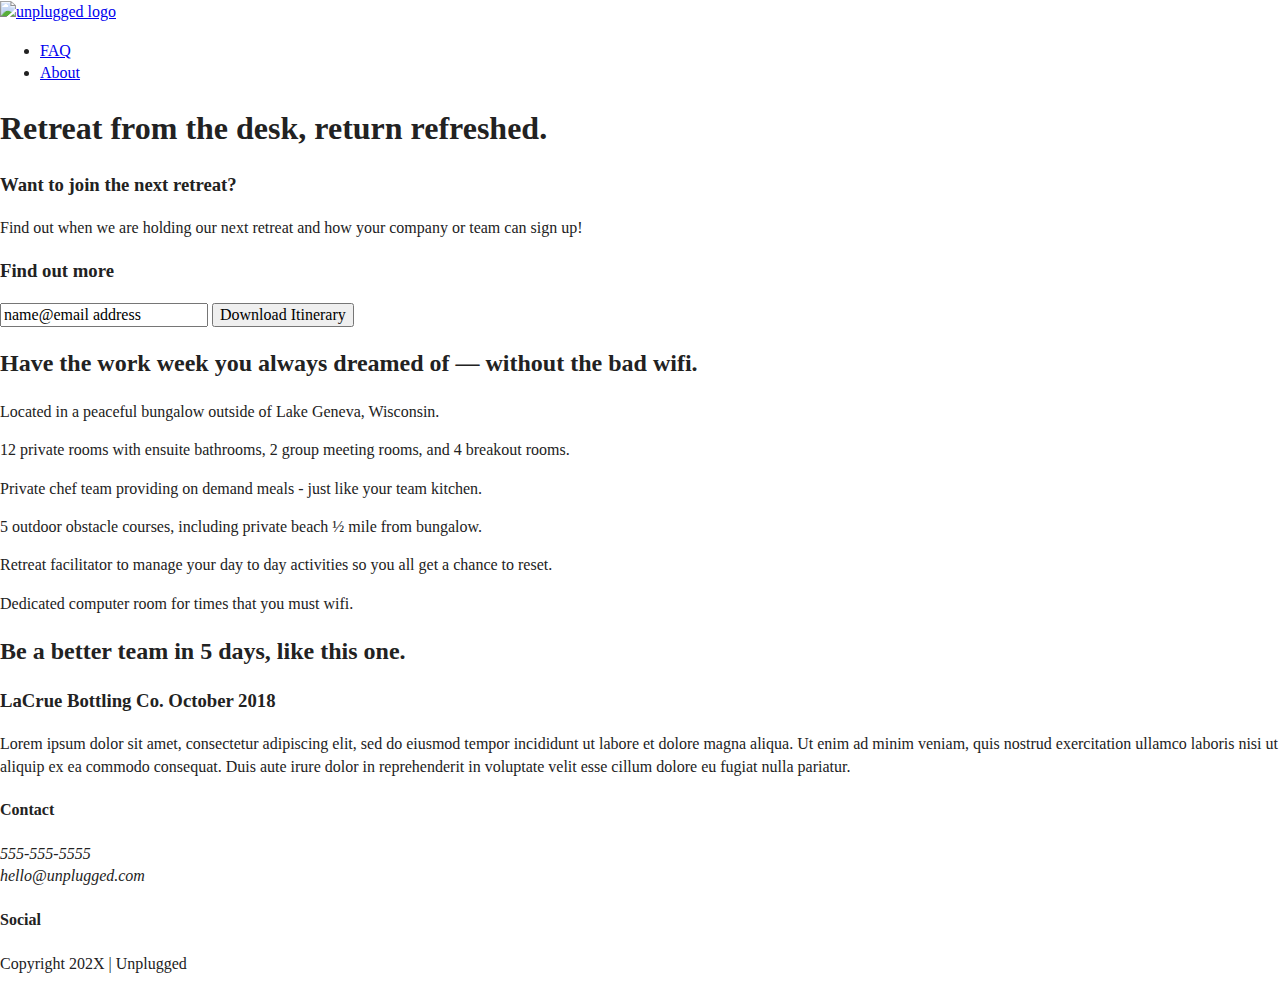
==== index.html @ 46f2a1b6 "Added content to the faq site" ====
<!doctype html>
<html class="no-js" lang="">

  <head>
    <meta charset="utf-8">
    <title>Unplugged Retreat</title>
    <meta name="description" content="">
    <meta name="viewport" content="width=device-width, initial-scale=1">

    <meta property="og:title" content="">
    <meta property="og:type" content="">
    <meta property="og:url" content="">
    <meta property="og:image" content="">

    <link rel="manifest" href="site.webmanifest">
    <link rel="apple-touch-icon" href="icon.png">
    <!-- Place favicon.ico in the root directory -->

    <link rel="stylesheet" href="css/normalize.css">
    <link rel="stylesheet" href="css/main.css">

    <meta name="theme-color" content="#fafafa">
  </head>

  <body>

    <!-- Add your site or application content here -->
    <header>
      <div class="content-wrapper">
        <a href="#"><img src="" alt="unplugged logo"></a>
        <div class="header-divider">
          <nav>
            <ul>
              <li><a href="faq/index.html">FAQ</a></li>
              <li><a href="about/index.html">About</a></li>
            </ul>
          </nav>
        </div><!--end of header-divider-->
      </div><!--end of header content-wrapper-->
    </header>
    <main>
      <section class="hero-area">
        <div class="content-wrapper">
          <h1>Retreat from the desk, return refreshed.</h1>
        </div>
      </section>
      <aside>
        <div class="content-wrapper">
          <div class="form-description">
            <h3>Want to join the next retreat?</h3>
            <p>Find out when we are holding our next retreat and how your company or team can sign up!</p>
          </div>
          <div class="form">
            <h3>Find out more</h3>
            <input type="text" name="name" value="name@email address">
            <input type="button" value="Download Itinerary">
          </div>
        </div>
      </aside>
      <section class="features">
        <div class="content-wrapper">
          <h2>Have the work week you always dreamed of — without the bad wifi.</h2>
          <div class="features-items">
            <article>
              <p class="fontawesome-icons"></p>
              <p class="features-items-description">Located in a peaceful bungalow outside of Lake Geneva, Wisconsin.</p>
            </article>
            <article>
              <p class="fontawesome-icons"></p>
              <p class="features-items-description">12 private rooms with ensuite bathrooms, 2 group meeting rooms, and
                4 breakout rooms.</p>
            </article>
            <article>
              <p class="fontawesome-icons"></p>
              <p class="features-items-description">Private chef team providing on demand meals - just like your team
                kitchen.</p>
            </article>
            <article>
              <p class="fontawesome-icons"></p>
              <p class="features-items-description">5 outdoor obstacle courses, including private beach ½ mile from
                bungalow.</p>
            </article>
            <article>
              <p class="fontawesome-icons"></p>
              <p class="features-items-description">Retreat facilitator to manage your day to day activities so you all
                get a chance to reset.</p>
            </article>
            <article>
              <p class="fontawesome-icons"></p>
              <p class="features-items-description">Dedicated computer room for times that you must wifi.</p>
            </article>
          </div><!--end of features-items-->
        </div>
      </section>
      <section class="reviews">
        <div class="content-wrapper">
          <h2>Be a better team in 5 days, like this one.</h2>
          <article>
            <h3>LaCrue Bottling Co.
              October 2018
            </h3>
            <p>
              Lorem ipsum dolor sit amet, consectetur adipiscing elit, sed do eiusmod tempor incididunt ut labore et
              dolore magna aliqua. Ut enim ad minim veniam, quis nostrud exercitation ullamco laboris nisi ut aliquip ex
              ea commodo consequat. Duis aute irure dolor in reprehenderit in voluptate velit esse cillum dolore eu
              fugiat nulla pariatur.
            </p>
          </article>
        </div>
      </section>
    </main> <!--main wrapper-->
    <footer>
      <div class="content-wrapper">
        <div class="footer-content">
          <div class="contact">
            <h4>Contact</h4>
            <address>
              <p>555-555-5555<br>
                hello@unplugged.com
              </p>
            </address>
          </div>
          <div class="social">
            <h4>Social</h4>
            <div class="social-icons">
              <p><a href="https://www.facebook.com/yoursite" target="_blank"></a></p>
              <!--other social media links here-->
            </div>
          </div>
        </div><!--end of footer-content-->
        <div class="copyright">
          <p>Copyright 202X | Unplugged</p>
        </div>
      </div><!--end of content-wrapper-->
    </footer>

    <script src="js/vendor/modernizr-3.11.2.min.js"></script>
    <script src="js/plugins.js"></script>
    <script src="js/main.js"></script>

    <!-- Google Analytics: change UA-XXXXX-Y to be your site's ID. -->
    <script>
      window.ga = function () { ga.q.push(arguments) }; ga.q = []; ga.l = +new Date;
      ga('create', 'UA-XXXXX-Y', 'auto'); ga('set', 'anonymizeIp', true); ga('set', 'transport', 'beacon'); ga('send', 'pageview')
    </script>
    <script src="https://www.google-analytics.com/analytics.js" async></script>
  </body>

</html>
---- css/main.css ----
/*! HTML5 Boilerplate v8.0.0 | MIT License | https://html5boilerplate.com/ */

/* main.css 2.1.0 | MIT License | https://github.com/h5bp/main.css#readme */
/*
 * What follows is the result of much research on cross-browser styling.
 * Credit left inline and big thanks to Nicolas Gallagher, Jonathan Neal,
 * Kroc Camen, and the H5BP dev community and team.
 */

/* ==========================================================================
   Base styles: opinionated defaults
   ========================================================================== */

html {
  color: #222;
  font-size: 1em;
  line-height: 1.4;
}

/*
 * Remove text-shadow in selection highlight:
 * https://twitter.com/miketaylr/status/12228805301
 *
 * Vendor-prefixed and regular ::selection selectors cannot be combined:
 * https://stackoverflow.com/a/16982510/7133471
 *
 * Customize the background color to match your design.
 */

::-moz-selection {
  background: #b3d4fc;
  text-shadow: none;
}

::selection {
  background: #b3d4fc;
  text-shadow: none;
}

/*
 * A better looking default horizontal rule
 */

hr {
  display: block;
  height: 1px;
  border: 0;
  border-top: 1px solid #ccc;
  margin: 1em 0;
  padding: 0;
}

/*
 * Remove the gap between audio, canvas, iframes,
 * images, videos and the bottom of their containers:
 * https://github.com/h5bp/html5-boilerplate/issues/440
 */

audio,
canvas,
iframe,
img,
svg,
video {
  vertical-align: middle;
}

/*
 * Remove default fieldset styles.
 */

fieldset {
  border: 0;
  margin: 0;
  padding: 0;
}

/*
 * Allow only vertical resizing of textareas.
 */

textarea {
  resize: vertical;
}

/* ==========================================================================
   Author's custom styles
   ========================================================================== */

/* ==========================================================================
   Helper classes
   ========================================================================== */

/*
 * Hide visually and from screen readers
 */

.hidden,
[hidden] {
  display: none !important;
}

/*
 * Hide only visually, but have it available for screen readers:
 * https://snook.ca/archives/html_and_css/hiding-content-for-accessibility
 *
 * 1. For long content, line feeds are not interpreted as spaces and small width
 *    causes content to wrap 1 word per line:
 *    https://medium.com/@jessebeach/beware-smushed-off-screen-accessible-text-5952a4c2cbfe
 */

.sr-only {
  border: 0;
  clip: rect(0, 0, 0, 0);
  height: 1px;
  margin: -1px;
  overflow: hidden;
  padding: 0;
  position: absolute;
  white-space: nowrap;
  width: 1px;
  /* 1 */
}

/*
 * Extends the .sr-only class to allow the element
 * to be focusable when navigated to via the keyboard:
 * https://www.drupal.org/node/897638
 */

.sr-only.focusable:active,
.sr-only.focusable:focus {
  clip: auto;
  height: auto;
  margin: 0;
  overflow: visible;
  position: static;
  white-space: inherit;
  width: auto;
}

/*
 * Hide visually and from screen readers, but maintain layout
 */

.invisible {
  visibility: hidden;
}

/*
 * Clearfix: contain floats
 *
 * For modern browsers
 * 1. The space content is one way to avoid an Opera bug when the
 *    `contenteditable` attribute is included anywhere else in the document.
 *    Otherwise it causes space to appear at the top and bottom of elements
 *    that receive the `clearfix` class.
 * 2. The use of `table` rather than `block` is only necessary if using
 *    `:before` to contain the top-margins of child elements.
 */

.clearfix::before,
.clearfix::after {
  content: " ";
  display: table;
}

.clearfix::after {
  clear: both;
}

/* ==========================================================================
   EXAMPLE Media Queries for Responsive Design.
   These examples override the primary ('mobile first') styles.
   Modify as content requires.
   ========================================================================== */

@media only screen and (min-width: 35em) {
  /* Style adjustments for viewports that meet the condition */
}

@media print,
  (-webkit-min-device-pixel-ratio: 1.25),
  (min-resolution: 1.25dppx),
  (min-resolution: 120dpi) {
  /* Style adjustments for high resolution devices */
}

/* ==========================================================================
   Print styles.
   Inlined to avoid the additional HTTP request:
   https://www.phpied.com/delay-loading-your-print-css/
   ========================================================================== */

@media print {
  *,
  *::before,
  *::after {
    background: #fff !important;
    color: #000 !important;
    /* Black prints faster */
    box-shadow: none !important;
    text-shadow: none !important;
  }

  a,
  a:visited {
    text-decoration: underline;
  }

  a[href]::after {
    content: " (" attr(href) ")";
  }

  abbr[title]::after {
    content: " (" attr(title) ")";
  }

  /*
   * Don't show links that are fragment identifiers,
   * or use the `javascript:` pseudo protocol
   */
  a[href^="#"]::after,
  a[href^="javascript:"]::after {
    content: "";
  }

  pre {
    white-space: pre-wrap !important;
  }

  pre,
  blockquote {
    border: 1px solid #999;
    page-break-inside: avoid;
  }

  /*
   * Printing Tables:
   * https://web.archive.org/web/20180815150934/http://css-discuss.incutio.com/wiki/Printing_Tables
   */
  thead {
    display: table-header-group;
  }

  tr,
  img {
    page-break-inside: avoid;
  }

  p,
  h2,
  h3 {
    orphans: 3;
    widows: 3;
  }

  h2,
  h3 {
    page-break-after: avoid;
  }
}
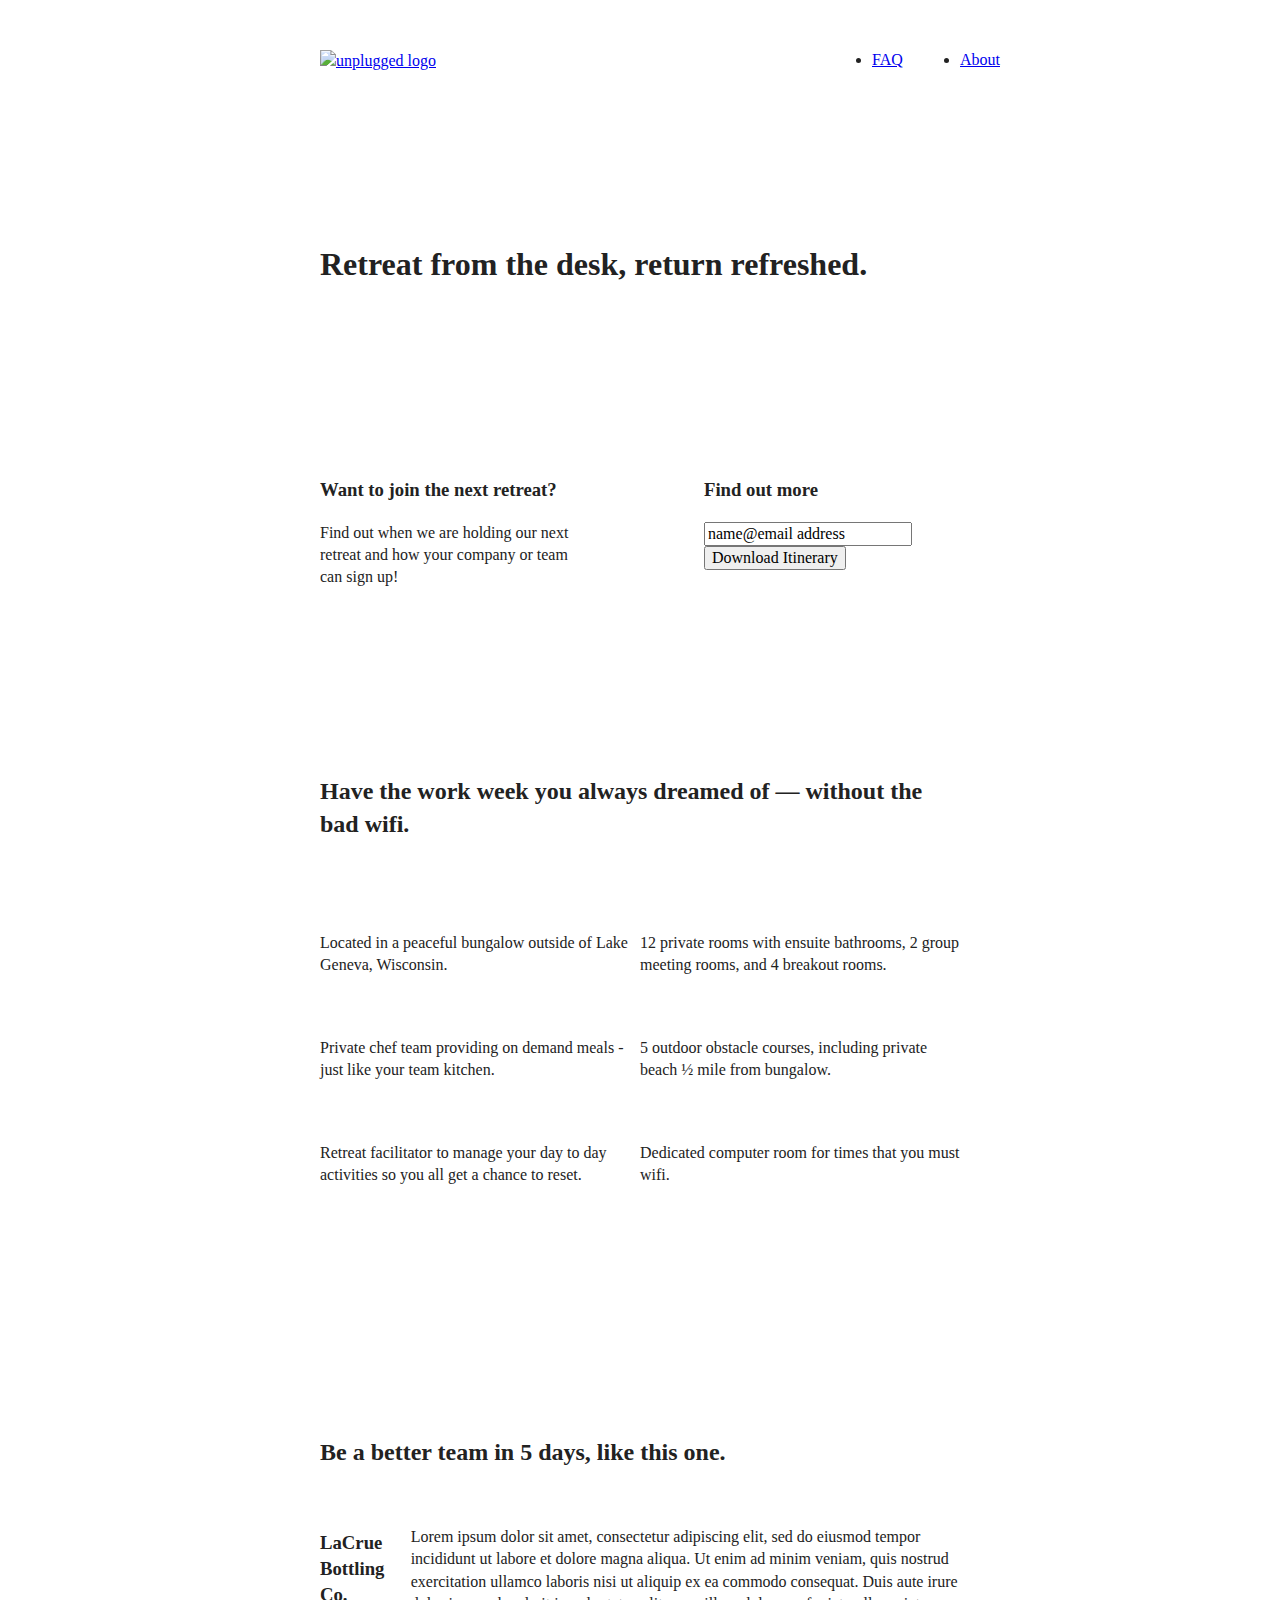
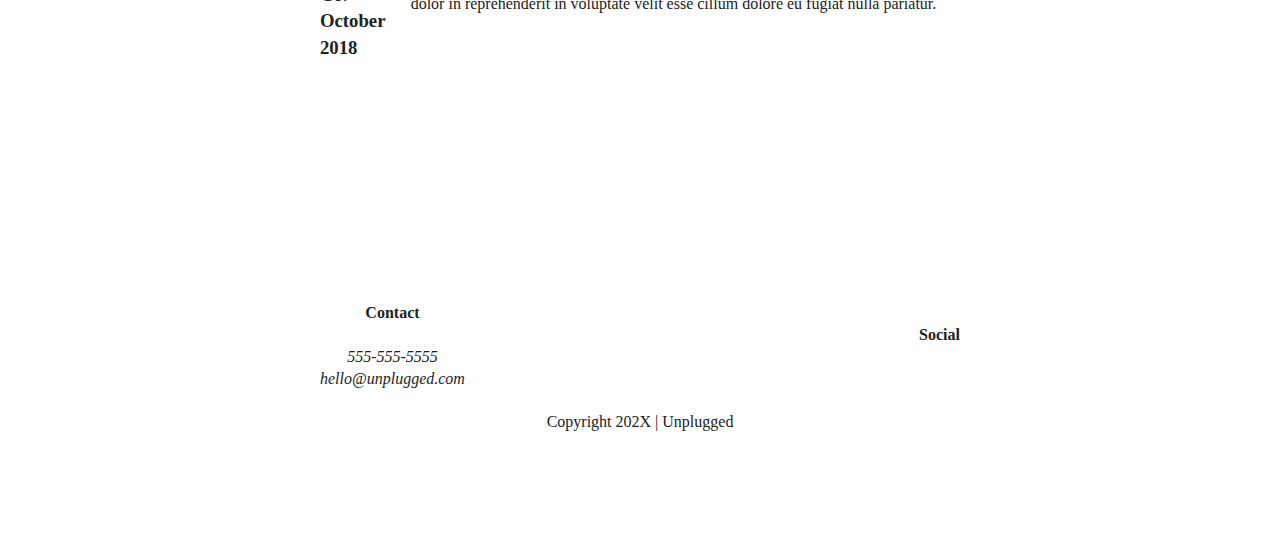
==== commit 3b2f92b5: "Updated the index.html file and added tablet breakpoint in css file" ====
--- a/index.html
+++ b/index.html
@@ -28,14 +28,13 @@
     <header>
       <div class="content-wrapper">
         <a href="#"><img src="" alt="unplugged logo"></a>
-        <div class="header-divider">
-          <nav>
-            <ul>
-              <li><a href="faq/index.html">FAQ</a></li>
-              <li><a href="about/index.html">About</a></li>
-            </ul>
-          </nav>
-        </div><!--end of header-divider-->
+        <div class="header-divider"></div>
+        <nav>
+          <ul>
+            <li><a href="faq/index.html">FAQ</a></li>
+            <li><a href="about/index.html">About</a></li>
+          </ul>
+        </nav>
       </div><!--end of header content-wrapper-->
     </header>
     <main>
--- a/css/main.css
+++ b/css/main.css
@@ -86,6 +86,177 @@
 /* ==========================================================================
    Author's custom styles
    ========================================================================== */
+
+.content-wrapper {
+  /*outline: 3px dotted red;*/
+  width: 90%;
+  margin: 50px 0;
+}
+  
+/* -------------------- Base Header - Footer Styles -------------------- */
+
+header {
+  display: flex;
+  justify-content: center;
+  padding: 15px 0;
+}
+
+header .content-wrapper {
+  display: flex;
+  justify-content: center;
+  align-items: center;
+  flex-flow: row wrap;
+  margin: 0;
+}
+
+.header-divider {
+  width: 100%;
+  height: 1px;
+  margin: 10px 0 20px 0;
+}
+
+header nav {
+  width: 60%;
+}
+
+header nav ul {
+  display: flex;
+  justify-content: space-around;
+  width: 100%;
+}
+
+footer {
+  display: flex;
+  flex-direction: column;
+  align-items: center;
+  text-align: center;
+}
+
+footer p {
+  margin: 0;
+}
+
+footer .content-wrapper {
+  width: 55%;
+}
+
+footer .contact {
+  margin-bottom: 50px; 
+}
+
+footer .social-icons {
+  display: flex;
+  justify-content: space-around;
+  align-items: center;
+}
+
+footer .social-icons p {
+  display: flex;
+  justify-content: center;
+  align-items: center;
+}
+
+footer .copyright {
+  margin: 20px 0;
+}
+
+/*------------------------Mobile styles Homepage------------------*/
+
+/* Hero Area */
+.hero-area {
+  display: flex;
+  justify-content: center;
+}
+
+/* Aside */
+aside {
+  display: flex;
+  justify-content: center;
+}
+
+/* Features */
+.features {
+  display: flex;
+  justify-content: center;
+}
+
+.features h2 {
+  margin-bottom: 60px;
+}
+
+.features article {
+  width: 63%;
+  margin: 30px 0;
+}
+
+.features .features-items {
+  display: flex;
+  justify-content: center;
+  align-items: flex-start;
+  flex-flow: row wrap;
+}
+
+.features p {
+  margin: 0;
+}
+
+/* Reviews */
+.reviews {
+  display: flex;
+  justify-content: center;
+}
+
+.reviews h2 {
+  margin-bottom: 40px;
+}
+
+.reviews h3 {
+  width: 55%;
+  margin: 20px 0;
+}
+
+/* ==========================================================================
+   About Page
+   ========================================================================== */
+
+.mission {
+  display: flex;
+  justify-content: center;
+}
+
+.contact-section {
+  display: flex;
+  justify-content: center;
+}
+
+.contact-content p {
+  margin: 0;
+}
+
+/* ==========================================================================
+   FAQ Page
+   ========================================================================== */
+
+.faq {
+  display: flex;
+  justify-content: center;
+}
+
+.faq .content-wrapper {
+  display: flex;
+  justify-content: center;
+  align-items: flex-start;
+  flex-flow: row wrap;
+  margin: 50px 0 0 0;
+}
+
+.faq h2 {
+  margin-bottom: 40px;
+}
+
+.faq-content {
+  margin-bottom: 50px;
+}
 
 /* ==========================================================================
    Helper classes
@@ -175,15 +346,142 @@
    Modify as content requires.
    ========================================================================== */
 
-@media only screen and (min-width: 35em) {
-  /* Style adjustments for viewports that meet the condition */
-}
-
-@media print,
-  (-webkit-min-device-pixel-ratio: 1.25),
-  (min-resolution: 1.25dppx),
-  (min-resolution: 120dpi) {
-  /* Style adjustments for high resolution devices */
+@media only screen and (min-width: 768px) {
+  /* Tablet styles here */
+ 
+  /* General styles */
+  .content-wrapper {
+    max-width: 640px;
+    margin: 100px 0;
+}
+
+/* Header */
+
+header {
+    padding: 33px 0;
+}
+
+header .content-wrapper {
+    width: 100%;
+    justify-content: space-between;
+}
+
+header nav {
+    width: 20%;
+}
+
+header nav ul {
+    justify-content: space-between;
+}
+
+.header-divider {
+    display: none;
+}
+
+/* Hero Area */
+
+/* Aside */
+aside .content-wrapper {
+    margin: 50px 0;
+    display: flex;
+    justify-content: space-between;
+    align-content: flex-start;
+}
+
+aside .content-wrapper .form-description,
+aside .content-wrapper .form {        
+    width: 40%;        
+    margin: 0;
+}
+
+/* Features */
+
+.features article {
+    display: flex;
+    align-items: center;
+    flex-flow: column wrap;
+    flex-basis: 50%;
+}
+
+.features .features-item-description {
+    width: 50%;
+}
+
+/* Reviews */
+.reviews article {
+    display: flex;
+    justify-content: space-between;
+}
+
+.reviews article div {
+    width: 49%;       
+}
+
+/* Footer */
+footer .content-wrapper {
+    width: 65%;
+}
+
+.footer-content {
+    display: flex;
+    justify-content: space-between;
+    align-items: center;
+}
+
+footer .contact {
+    margin-bottom: 0;
+}
+
+footer .copyright {
+    width: 100%;
+}
+
+/* ==========================================================================
+   About Page
+   ========================================================================== */
+ 
+.mission-content {
+    display: flex;
+    justify-content: space-between;
+    align-items: flex-start;
+    padding-top: 20px;
+}
+
+.mission-content p {
+    width: 45%;
+}
+
+.contact-section .content-wrapper h2 {
+    width: 80%;
+}
+
+.contact-content {
+    display: flex;
+    justify-content: space-between;
+    align-items: flex-start;
+}
+
+/* ==========================================================================
+   FAQ Page
+   ========================================================================== */
+  .faq .content-wrapper {
+      justify-content: space-between;
+    }
+    
+  .faq-content {
+      flex-basis: 45%;
+    }
+ 
+  .faq h2 {
+      width: 100%;
+    }
+
+  }
+
+
+@media only screen and (min-width: 1200px) {
+  /* Desktop styles here */
+
 }
 
 /* ==========================================================================
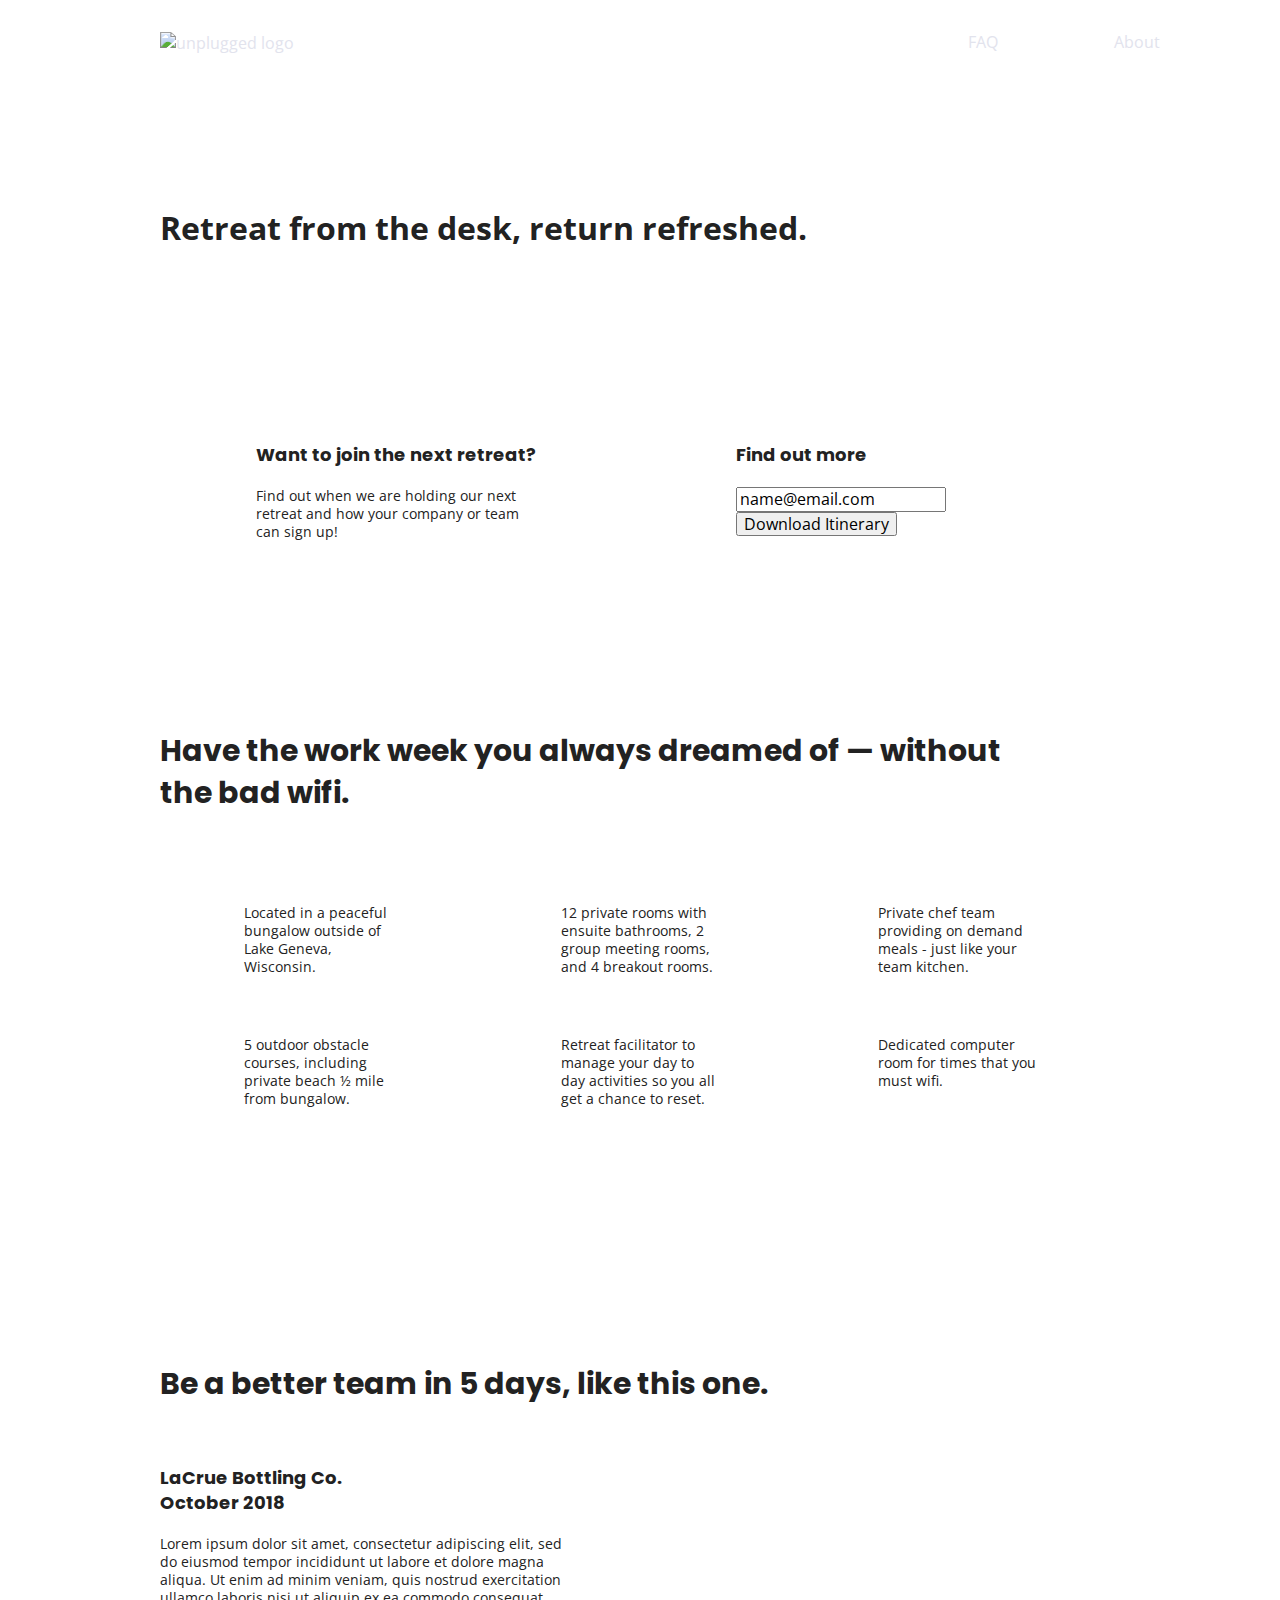
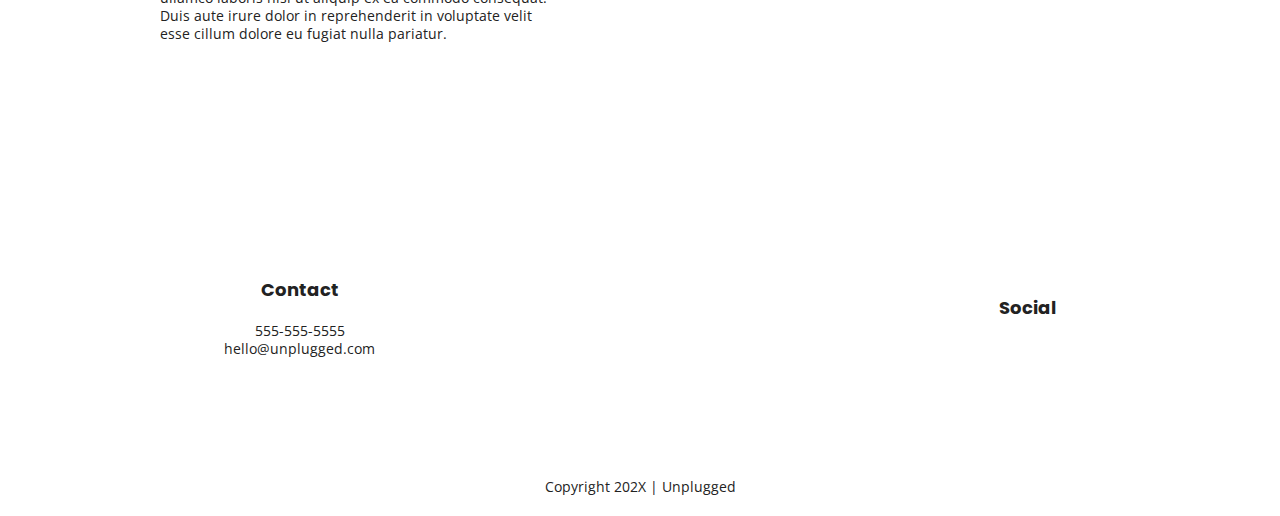
==== commit 113572c8: "Added text styles in main css file and formmatted the index.html files" ====
--- a/index.html
+++ b/index.html
@@ -19,11 +19,13 @@
     <link rel="stylesheet" href="css/normalize.css">
     <link rel="stylesheet" href="css/main.css">
 
+    <!-- Google Fonts -->
+    <link href="https://fonts.googleapis.com/css?family=Open+Sans:400,700|Poppins:500,700" rel="stylesheet">
+
     <meta name="theme-color" content="#fafafa">
   </head>
 
   <body>
-
     <!-- Add your site or application content here -->
     <header>
       <div class="content-wrapper">
@@ -37,6 +39,7 @@
         </nav>
       </div><!--end of header content-wrapper-->
     </header>
+    
     <main>
       <section class="hero-area">
         <div class="content-wrapper">
@@ -51,7 +54,7 @@
           </div>
           <div class="form">
             <h3>Find out more</h3>
-            <input type="text" name="name" value="name@email address">
+            <input type="text" name="name" value="name@email.com">
             <input type="button" value="Download Itinerary">
           </div>
         </div>
@@ -62,7 +65,8 @@
           <div class="features-items">
             <article>
               <p class="fontawesome-icons"></p>
-              <p class="features-items-description">Located in a peaceful bungalow outside of Lake Geneva, Wisconsin.</p>
+              <p class="features-items-description">Located in a peaceful bungalow outside of Lake Geneva, Wisconsin.
+              </p>
             </article>
             <article>
               <p class="fontawesome-icons"></p>
@@ -95,19 +99,22 @@
         <div class="content-wrapper">
           <h2>Be a better team in 5 days, like this one.</h2>
           <article>
-            <h3>LaCrue Bottling Co.
-              October 2018
-            </h3>
-            <p>
-              Lorem ipsum dolor sit amet, consectetur adipiscing elit, sed do eiusmod tempor incididunt ut labore et
-              dolore magna aliqua. Ut enim ad minim veniam, quis nostrud exercitation ullamco laboris nisi ut aliquip ex
-              ea commodo consequat. Duis aute irure dolor in reprehenderit in voluptate velit esse cillum dolore eu
-              fugiat nulla pariatur.
-            </p>
+            <div>
+              <h3>LaCrue Bottling Co.
+                October 2018
+              </h3>
+              <p>
+                Lorem ipsum dolor sit amet, consectetur adipiscing elit, sed do eiusmod tempor incididunt ut labore et
+                dolore magna aliqua. Ut enim ad minim veniam, quis nostrud exercitation ullamco laboris nisi ut aliquip ex
+                ea commodo consequat. Duis aute irure dolor in reprehenderit in voluptate velit esse cillum dolore eu
+                fugiat nulla pariatur.
+              </p>
+            </div>
           </article>
         </div>
       </section>
     </main> <!--main wrapper-->
+    
     <footer>
       <div class="content-wrapper">
         <div class="footer-content">
@@ -127,10 +134,10 @@
             </div>
           </div>
         </div><!--end of footer-content-->
-        <div class="copyright">
-          <p>Copyright 202X | Unplugged</p>
-        </div>
       </div><!--end of content-wrapper-->
+      <div class="copyright">
+        <p>Copyright 202X | Unplugged</p>
+      </div>
     </footer>
 
     <script src="js/vendor/modernizr-3.11.2.min.js"></script>
--- a/css/main.css
+++ b/css/main.css
@@ -87,12 +87,59 @@
    Author's custom styles
    ========================================================================== */
 
+/* General Styles */
+
+html {
+  font-size: 1rem;
+}
+
+body {
+  font-family: 'Open Sans', sans-serif;
+  font-size: 1em;
+  text-align: left;
+}
+
+ul,
+ol {
+  list-style-type: none;
+}
+
+a {
+  color: #e2e3ed;
+  text-decoration: none;
+}
+
+h2 {
+  font-family: 'Poppins', sans-serif;
+  font-size: 1.875em;
+}
+
+h3,
+h4 {
+  font-family: 'Poppins', sans-serif;
+  margin: 20px 0;
+  font-size: 1.125em;
+}
+
+p {
+  font-size: 0.875em;
+  line-height: 1.285;
+}
+
+img {}
+
+figure {}
+
+address {
+  font-style: normal;
+}
+
 .content-wrapper {
   /*outline: 3px dotted red;*/
   width: 90%;
   margin: 50px 0;
 }
-  
+
 /* -------------------- Base Header - Footer Styles -------------------- */
 
 header {
@@ -141,7 +188,7 @@
 }
 
 footer .contact {
-  margin-bottom: 50px; 
+  margin-bottom: 50px;
 }
 
 footer .social-icons {
@@ -348,139 +395,191 @@
 
 @media only screen and (min-width: 768px) {
   /* Tablet styles here */
- 
+
   /* General styles */
   .content-wrapper {
     max-width: 640px;
     margin: 100px 0;
-}
-
-/* Header */
-
-header {
+  }
+
+  /* Header */
+
+  header {
     padding: 33px 0;
-}
-
-header .content-wrapper {
+  }
+
+  header .content-wrapper {
     width: 100%;
     justify-content: space-between;
-}
-
-header nav {
+  }
+
+  header nav {
     width: 20%;
-}
-
-header nav ul {
-    justify-content: space-between;
-}
-
-.header-divider {
+  }
+
+  header nav ul {
+    justify-content: space-between;
+  }
+
+  .header-divider {
     display: none;
-}
-
-/* Hero Area */
-
-/* Aside */
-aside .content-wrapper {
+  }
+
+  /* Hero Area */
+
+  /* Aside */
+  aside .content-wrapper {
     margin: 50px 0;
     display: flex;
     justify-content: space-between;
     align-content: flex-start;
-}
-
-aside .content-wrapper .form-description,
-aside .content-wrapper .form {        
-    width: 40%;        
+  }
+
+  aside .content-wrapper .form-description,
+  aside .content-wrapper .form {
+    width: 40%;
     margin: 0;
-}
-
-/* Features */
-
-.features article {
+  }
+
+  /* Features */
+
+  .features article {
     display: flex;
     align-items: center;
     flex-flow: column wrap;
     flex-basis: 50%;
-}
-
-.features .features-item-description {
+  }
+
+  .features .features-items-description {
     width: 50%;
-}
-
-/* Reviews */
-.reviews article {
+  }
+
+  /* Reviews */
+  .reviews article {
     display: flex;
     justify-content: space-between;
-}
-
-.reviews article div {
-    width: 49%;       
-}
-
-/* Footer */
-footer .content-wrapper {
+  }
+
+  .reviews article div {
+    width: 49%;
+  }
+
+  /* Footer */
+  footer .content-wrapper {
     width: 65%;
-}
-
-.footer-content {
+  }
+
+  .footer-content {
     display: flex;
     justify-content: space-between;
     align-items: center;
-}
-
-footer .contact {
+  }
+
+  footer .contact {
     margin-bottom: 0;
-}
-
-footer .copyright {
+  }
+
+  footer .copyright {
     width: 100%;
-}
-
-/* ==========================================================================
+  }
+
+  /* ==========================================================================
    About Page
    ========================================================================== */
- 
-.mission-content {
+
+  .mission-content {
     display: flex;
     justify-content: space-between;
     align-items: flex-start;
     padding-top: 20px;
-}
-
-.mission-content p {
+  }
+
+  .mission-content p {
     width: 45%;
-}
-
-.contact-section .content-wrapper h2 {
+  }
+
+  .contact-section .content-wrapper h2 {
     width: 80%;
-}
-
-.contact-content {
+  }
+
+  .contact-content {
     display: flex;
     justify-content: space-between;
     align-items: flex-start;
-}
-
-/* ==========================================================================
+  }
+
+  /* ==========================================================================
    FAQ Page
    ========================================================================== */
   .faq .content-wrapper {
-      justify-content: space-between;
-    }
-    
+    justify-content: space-between;
+  }
+
   .faq-content {
-      flex-basis: 45%;
-    }
- 
+    flex-basis: 45%;
+  }
+
   .faq h2 {
-      width: 100%;
-    }
-
-  }
+    width: 100%;
+  }
+
+}
 
 
 @media only screen and (min-width: 1200px) {
   /* Desktop styles here */
+
+  header {
+    padding: 15px 0;
+  }
+
+  .content-wrapper {
+    max-width: 960px;
+  }
+
+  /* Hero */
+  .hero-area h1 {
+    width: 80%;
+  }
+
+  /* Aside */
+  aside .content-wrapper {
+    justify-content: space-around;
+  }
+
+  aside .content-wrapper .form-description,
+  aside .content-wrapper .form {
+    width: 30%;
+  }
+
+  /* Features */
+  .features h2 {
+    width: 90%;
+  }
+
+  .features article {
+    flex-basis: 33%;
+  }
+
+  /* Reviews */
+  .reviews article div {
+    width: 42%;
+  }
+
+  /* ==========================================================================
+About Page
+========================================================================== */
+  .mission h2,
+  .contact-section .content-wrapper h2 {
+    width: 95%;
+  }
+
+  /* ==========================================================================
+FAQ Page
+========================================================================== */
+  .faq h2 {
+    width: 100%;
+  }
 
 }
 
@@ -491,6 +590,7 @@
    ========================================================================== */
 
 @media print {
+
   *,
   *::before,
   *::after {
@@ -557,5 +657,4 @@
   h3 {
     page-break-after: avoid;
   }
-}
-
+}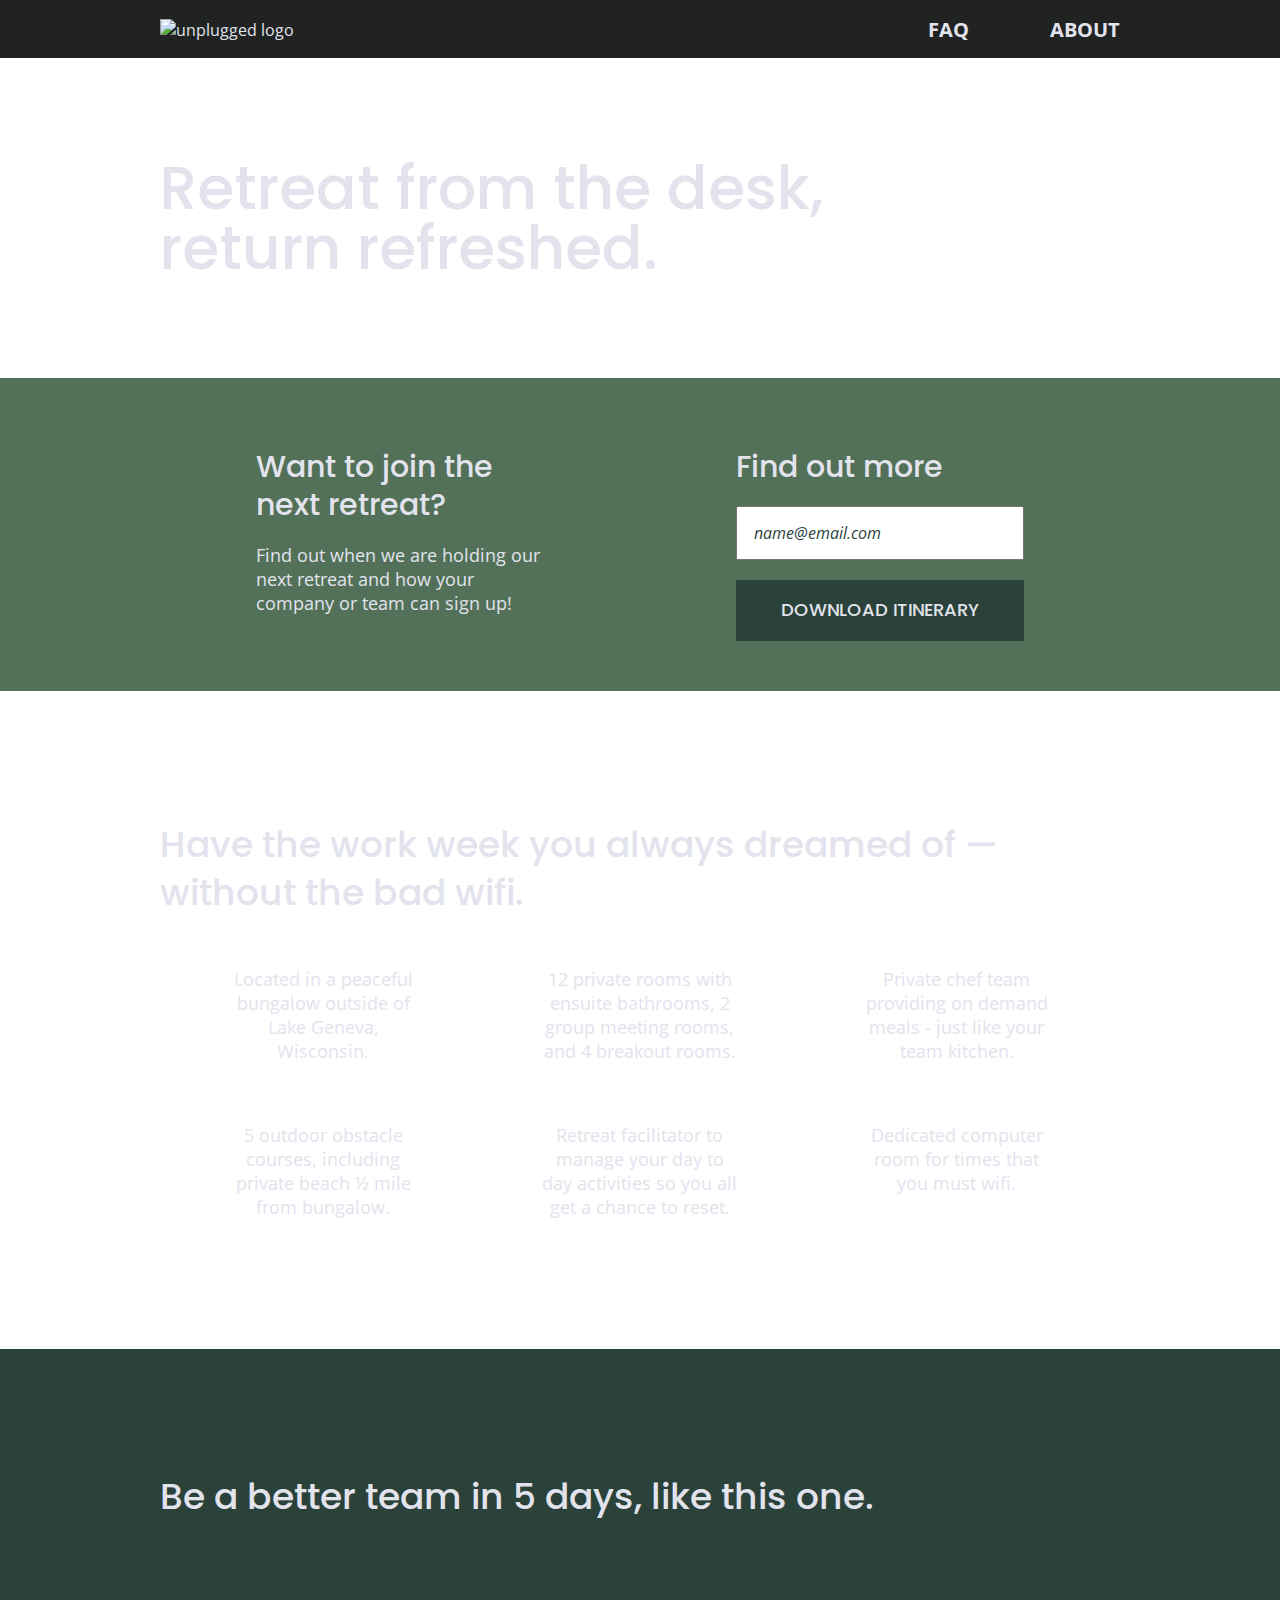
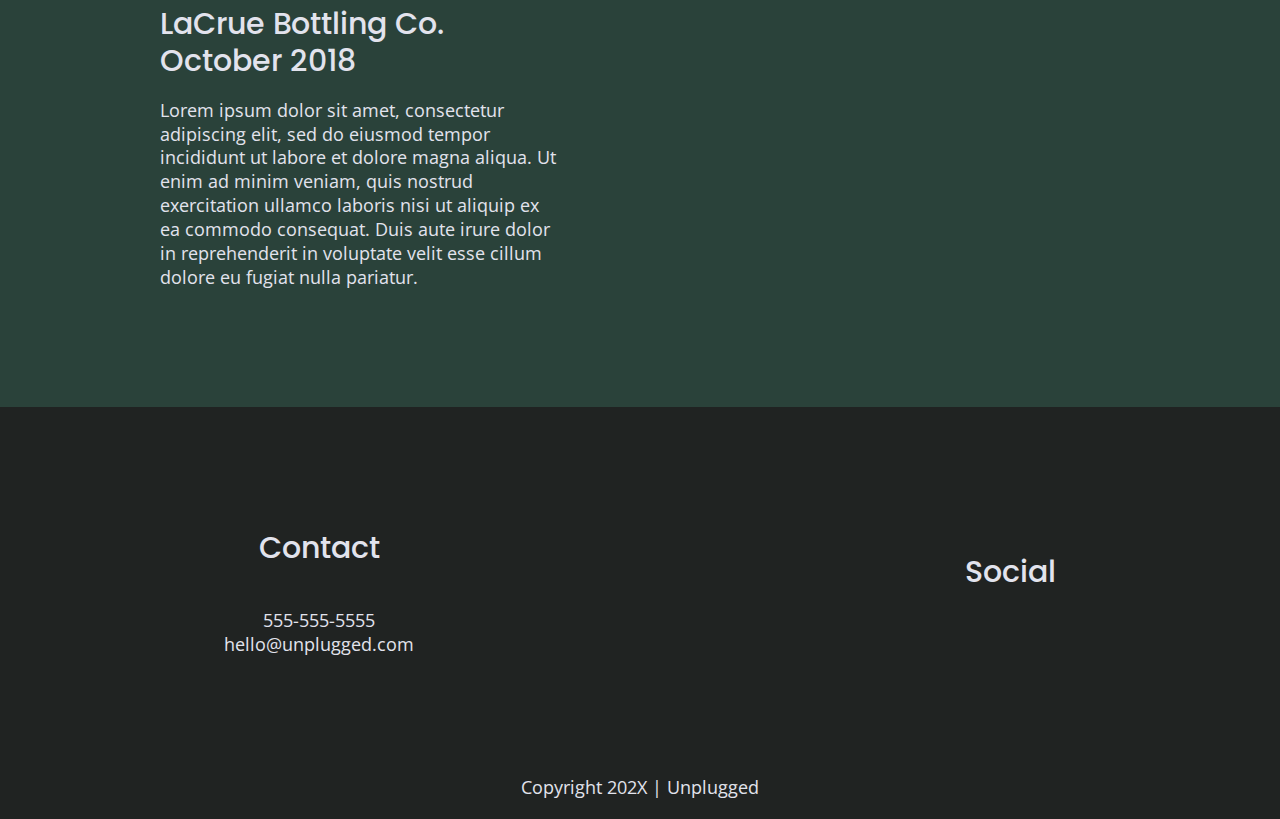
==== commit e1b58eb2: "Added remaining styles in main css file" ====
--- a/index.html
+++ b/index.html
@@ -65,32 +65,32 @@
           <div class="features-items">
             <article>
               <p class="fontawesome-icons"></p>
-              <p class="features-items-description">Located in a peaceful bungalow outside of Lake Geneva, Wisconsin.
+              <p class="features-item-description">Located in a peaceful bungalow outside of Lake Geneva, Wisconsin.
               </p>
             </article>
             <article>
               <p class="fontawesome-icons"></p>
-              <p class="features-items-description">12 private rooms with ensuite bathrooms, 2 group meeting rooms, and
+              <p class="features-item-description">12 private rooms with ensuite bathrooms, 2 group meeting rooms, and
                 4 breakout rooms.</p>
             </article>
             <article>
               <p class="fontawesome-icons"></p>
-              <p class="features-items-description">Private chef team providing on demand meals - just like your team
+              <p class="features-item-description">Private chef team providing on demand meals - just like your team
                 kitchen.</p>
             </article>
             <article>
               <p class="fontawesome-icons"></p>
-              <p class="features-items-description">5 outdoor obstacle courses, including private beach ½ mile from
+              <p class="features-item-description">5 outdoor obstacle courses, including private beach ½ mile from
                 bungalow.</p>
             </article>
             <article>
               <p class="fontawesome-icons"></p>
-              <p class="features-items-description">Retreat facilitator to manage your day to day activities so you all
+              <p class="features-item-description">Retreat facilitator to manage your day to day activities so you all
                 get a chance to reset.</p>
             </article>
             <article>
               <p class="fontawesome-icons"></p>
-              <p class="features-items-description">Dedicated computer room for times that you must wifi.</p>
+              <p class="features-item-description">Dedicated computer room for times that you must wifi.</p>
             </article>
           </div><!--end of features-items-->
         </div>
--- a/css/main.css
+++ b/css/main.css
@@ -97,11 +97,14 @@
   font-family: 'Open Sans', sans-serif;
   font-size: 1em;
   text-align: left;
+  color: #e2e3ed;
 }
 
 ul,
 ol {
   list-style-type: none;
+  margin: 0;
+  padding: 0;
 }
 
 a {
@@ -112,6 +115,7 @@
 h2 {
   font-family: 'Poppins', sans-serif;
   font-size: 1.875em;
+  font-weight: 500;
 }
 
 h3,
@@ -119,16 +123,13 @@
   font-family: 'Poppins', sans-serif;
   margin: 20px 0;
   font-size: 1.125em;
+  font-weight: 500;
 }
 
 p {
   font-size: 0.875em;
   line-height: 1.285;
 }
-
-img {}
-
-figure {}
 
 address {
   font-style: normal;
@@ -146,6 +147,7 @@
   display: flex;
   justify-content: center;
   padding: 15px 0;
+  background-color: #202322;
 }
 
 header .content-wrapper {
@@ -160,16 +162,24 @@
   width: 100%;
   height: 1px;
   margin: 10px 0 20px 0;
+  color: #3a3a3a;
 }
 
 header nav {
   width: 60%;
+  font-size: 1.125em;
+  font-weight: 700;
+  text-transform: uppercase;
 }
 
 header nav ul {
   display: flex;
   justify-content: space-around;
   width: 100%;
+}
+
+header nav ul li {
+  font-size: 1.125em;
 }
 
 footer {
@@ -177,6 +187,7 @@
   flex-direction: column;
   align-items: center;
   text-align: center;
+  background-color: #202322;
 }
 
 footer p {
@@ -215,10 +226,44 @@
   justify-content: center;
 }
 
+.hero-area h1 {
+  font-size: 2.25em;
+  font-family: 'Poppins', Helvetica, Arial, sans-serif ;
+  line-height: 1.2;
+  font-weight: 500;
+}
+
 /* Aside */
 aside {
   display: flex;
   justify-content: center;
+  background-color: #527158;
+}
+
+aside .form {
+  margin-top: 30px;
+}
+ 
+input[type=text] {
+  box-sizing: border-box;
+  width: 100%;
+  color: #2a423a;
+  font-style: italic;
+  padding: 1em;
+}
+ 
+input[type=button] {
+  width: 100%;
+  padding: 20px 0;
+  margin-top: 20px;
+  background-color: #2a423a;
+  font-family: 'Poppins', Helvetica, Arial, sans-serif;
+  font-weight: 500;
+  font-size: 1.125em;
+  color: #e2e3ed;
+  border: none;
+  text-align: center;
+  text-transform: uppercase;
 }
 
 /* Features */
@@ -244,6 +289,7 @@
 }
 
 .features p {
+  text-align: center;
   margin: 0;
 }
 
@@ -251,10 +297,12 @@
 .reviews {
   display: flex;
   justify-content: center;
+  background-color: #2a423a;
 }
 
 .reviews h2 {
   margin-bottom: 40px;
+  line-height: 1;
 }
 
 .reviews h3 {
@@ -269,11 +317,13 @@
 .mission {
   display: flex;
   justify-content: center;
+  background-color: #527158;
 }
 
 .contact-section {
   display: flex;
   justify-content: center;
+  background-color: #2a423a;
 }
 
 .contact-content p {
@@ -287,6 +337,7 @@
 .faq {
   display: flex;
   justify-content: center;
+  background-color: #527158;
 }
 
 .faq .content-wrapper {
@@ -299,10 +350,15 @@
 
 .faq h2 {
   margin-bottom: 40px;
+  line-height: 1;
 }
 
 .faq-content {
   margin-bottom: 50px;
+}
+
+.faq-content h4 {
+  line-height: 1.333;
 }
 
 /* ==========================================================================
@@ -402,8 +458,17 @@
     margin: 100px 0;
   }
 
+  h2 {
+    font-size: 2.25em;
+    line-height: 1.333;
+  } 
+
+  h3 {
+    font-size: 1.5em;
+    line-height: 1.25;
+  }
+
   /* Header */
-
   header {
     padding: 33px 0;
   }
@@ -413,6 +478,10 @@
     justify-content: space-between;
   }
 
+  header figure {
+    width: 30%;
+  }
+
   header nav {
     width: 20%;
   }
@@ -426,6 +495,11 @@
   }
 
   /* Hero Area */
+  .hero-area h1 {
+    font-size: 3em;
+    line-height: 1;
+    margin: 0;
+  }
 
   /* Aside */
   aside .content-wrapper {
@@ -442,6 +516,9 @@
   }
 
   /* Features */
+  .features h2 {
+    margin-bottom: 20px;
+  }
 
   .features article {
     display: flex;
@@ -450,8 +527,8 @@
     flex-basis: 50%;
   }
 
-  .features .features-items-description {
-    width: 50%;
+  .features .features-item-description {
+    width: 62%;
   }
 
   /* Reviews */
@@ -460,8 +537,17 @@
     justify-content: space-between;
   }
 
+  .reviews h2 {
+    width: 85%;
+  }
+
   .reviews article div {
     width: 49%;
+  }
+
+  .reviews h3 {
+    width: 75%;
+    margin: 0;
   }
 
   /* Footer */
@@ -469,14 +555,24 @@
     width: 65%;
   }
 
-  .footer-content {
+  footer .footer-content {
     display: flex;
     justify-content: space-between;
     align-items: center;
+    flex-direction: row;
   }
 
   footer .contact {
     margin-bottom: 0;
+  }
+
+  footer h4 {
+    font-size: 1.5em;
+    margin-bottom: 40px;
+  }
+
+  footer p {
+    line-height: 1.285;
   }
 
   footer .copyright {
@@ -508,6 +604,10 @@
     align-items: flex-start;
   }
 
+  .contact-content h4 {
+    font-size: 1.5em;
+  }
+
   /* ==========================================================================
    FAQ Page
    ========================================================================== */
@@ -523,23 +623,45 @@
     width: 100%;
   }
 
-}
-
+.faq h4,
+.faq p {
+  font-size: 0.875em;
+  line-height: 1.125;
+}
+
+}
 
 @media only screen and (min-width: 1200px) {
   /* Desktop styles here */
 
+  /* General Styles */
+  .content-wrapper {
+    max-width: 960px;
+  }
+  
+  /* Header */
   header {
     padding: 15px 0;
   }
 
-  .content-wrapper {
-    max-width: 960px;
+  h2 {
+    font-size: 2.25em;
+  }
+
+  h3, 
+  h4 {
+    font-size: 1.875em;
+  }
+
+  p {
+    font-size: 1.125em;
+    line-height: 1.333;
   }
 
   /* Hero */
   .hero-area h1 {
     width: 80%;
+    font-size: 3.75em;
   }
 
   /* Aside */
@@ -552,6 +674,10 @@
     width: 30%;
   }
 
+  .form-description p {
+    font-size: 1.125em;
+  }
+  
   /* Features */
   .features h2 {
     width: 90%;
@@ -562,8 +688,16 @@
   }
 
   /* Reviews */
+  .reviews h2 {
+    padding-bottom: 50px;
+  }
+
   .reviews article div {
     width: 42%;
+  }
+
+  footer h4 {
+    font-size: 1.875em;
   }
 
   /* ==========================================================================
@@ -572,6 +706,11 @@
   .mission h2,
   .contact-section .content-wrapper h2 {
     width: 95%;
+    font-size: 3em;
+  }
+
+  .contact-content h4 {
+    font-size: 1.875em;
   }
 
   /* ==========================================================================
@@ -579,6 +718,13 @@
 ========================================================================== */
   .faq h2 {
     width: 100%;
+    font-size: 3em;
+  }
+
+  .faq h4,
+  .faq p {
+    font-size: 1.125em;
+    line-height: 1;
   }
 
 }
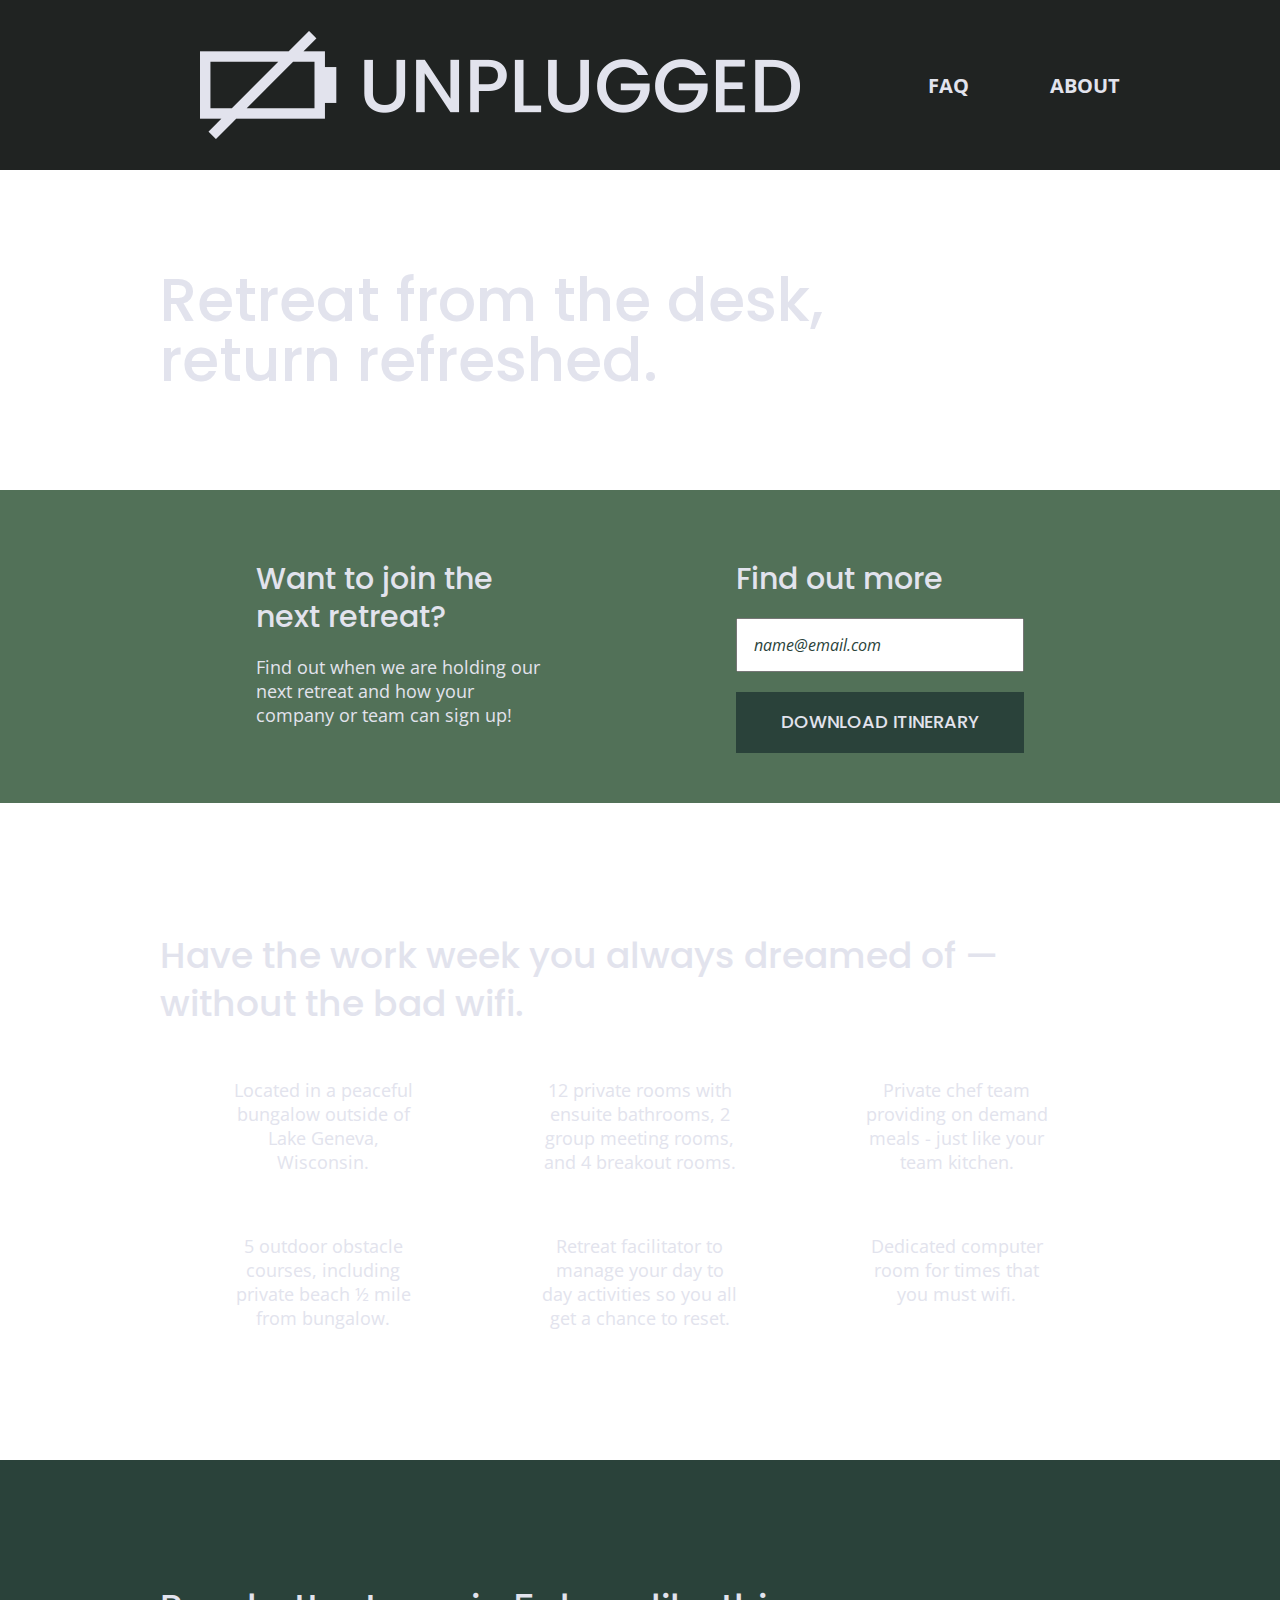
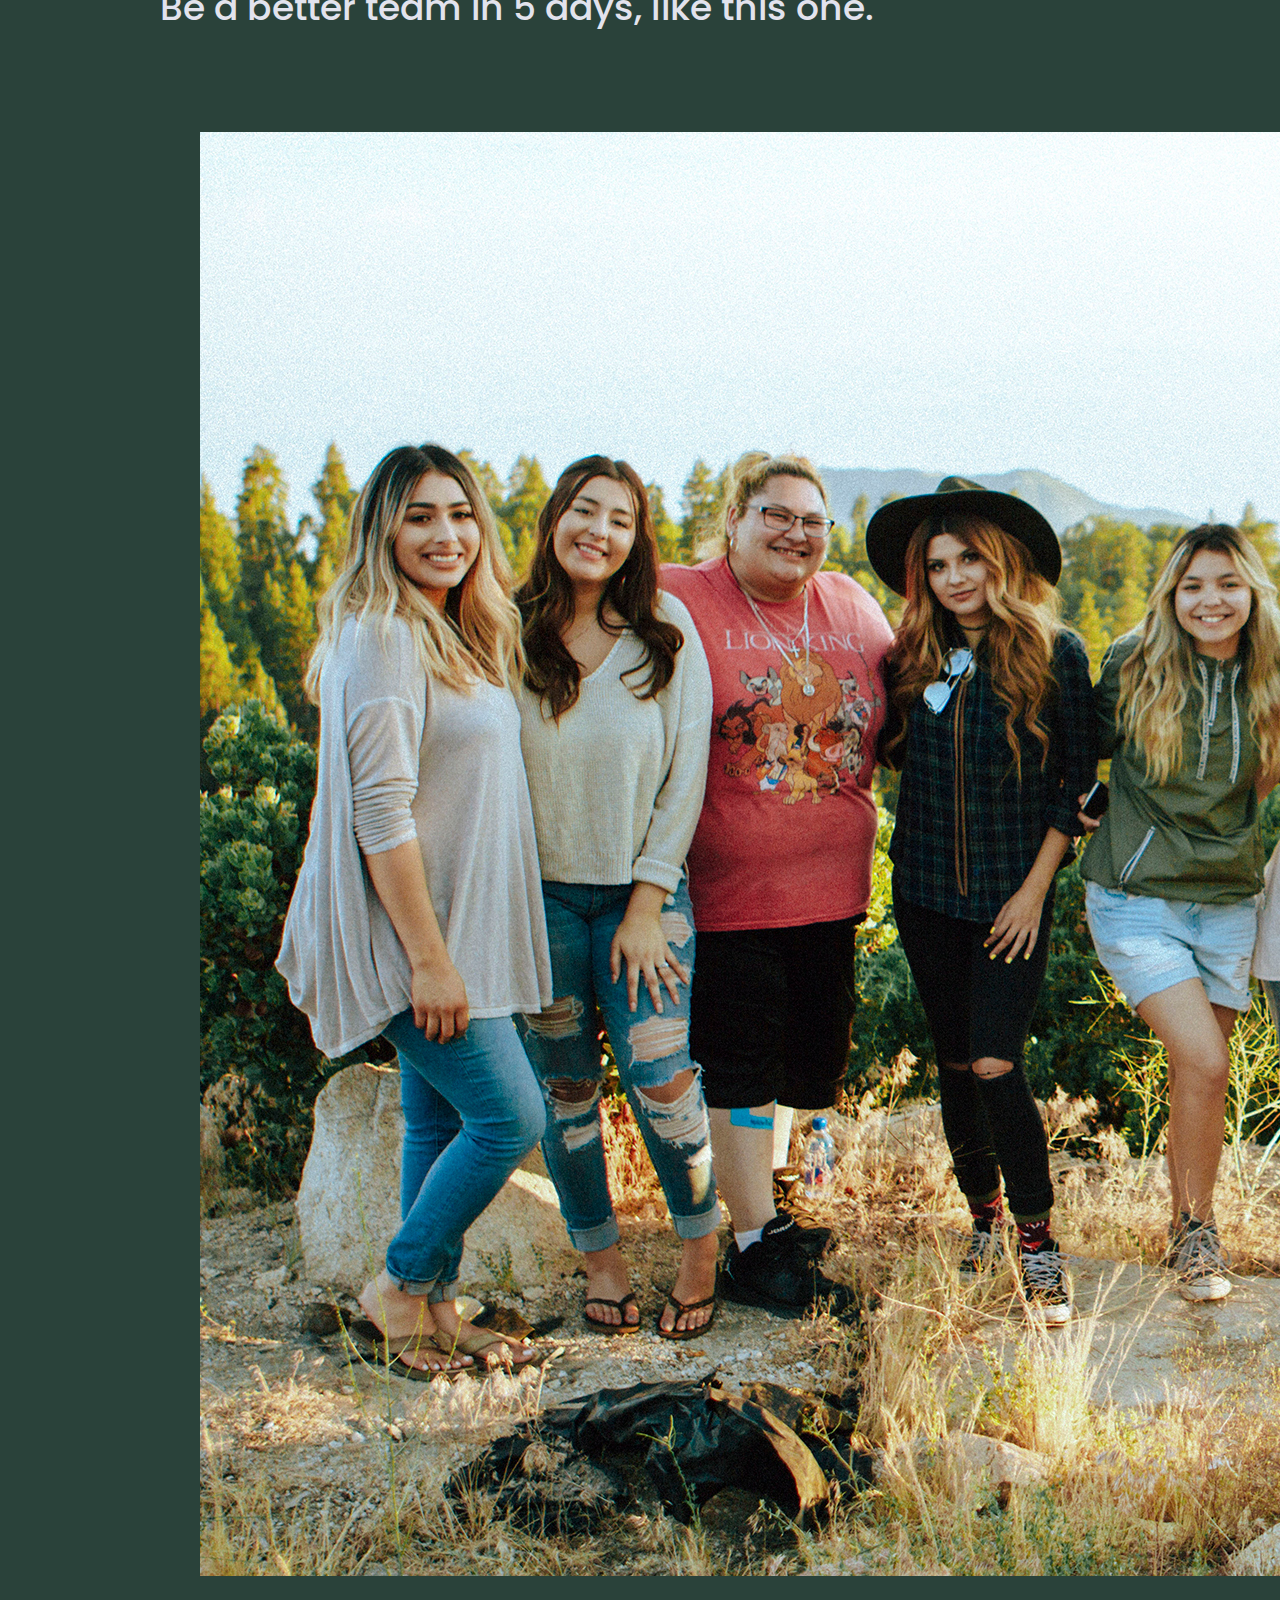
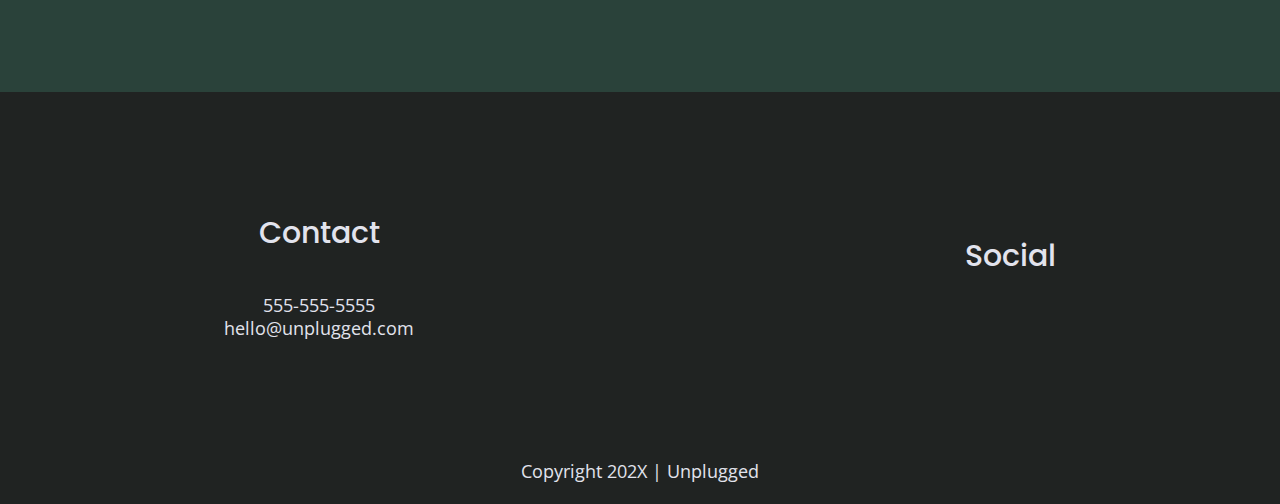
==== commit f6d1ac59: "Added images and did a little formatting to html files" ====
--- a/index.html
+++ b/index.html
@@ -15,12 +15,10 @@
     <link rel="manifest" href="site.webmanifest">
     <link rel="apple-touch-icon" href="icon.png">
     <!-- Place favicon.ico in the root directory -->
-
+    <!-- Google Fonts -->
+    <link href="https://fonts.googleapis.com/css?family=Open+Sans:400,700|Poppins:500,700" rel="stylesheet">
     <link rel="stylesheet" href="css/normalize.css">
     <link rel="stylesheet" href="css/main.css">
-
-    <!-- Google Fonts -->
-    <link href="https://fonts.googleapis.com/css?family=Open+Sans:400,700|Poppins:500,700" rel="stylesheet">
 
     <meta name="theme-color" content="#fafafa">
   </head>
@@ -29,7 +27,11 @@
     <!-- Add your site or application content here -->
     <header>
       <div class="content-wrapper">
-        <a href="#"><img src="" alt="unplugged logo"></a>
+        <figure>
+          <a href="#">
+            <img src="img/unpluggedlogo.png" alt="unplugged logo">
+          </a>
+        </figure>
         <div class="header-divider"></div>
         <nav>
           <ul>
@@ -92,13 +94,16 @@
               <p class="fontawesome-icons"></p>
               <p class="features-item-description">Dedicated computer room for times that you must wifi.</p>
             </article>
-          </div><!--end of features-items-->
-        </div>
+          </div><!-- end of features-items -->
+        </div><!--- end of features content wrapper -->
       </section>
       <section class="reviews">
         <div class="content-wrapper">
           <h2>Be a better team in 5 days, like this one.</h2>
           <article>
+            <figure>
+              <img src="img/unplugged-retreat-lacrue.jpg" alt="Group of happy people at an outdoor retreat">
+            </figure>
             <div>
               <h3>LaCrue Bottling Co.
                 October 2018
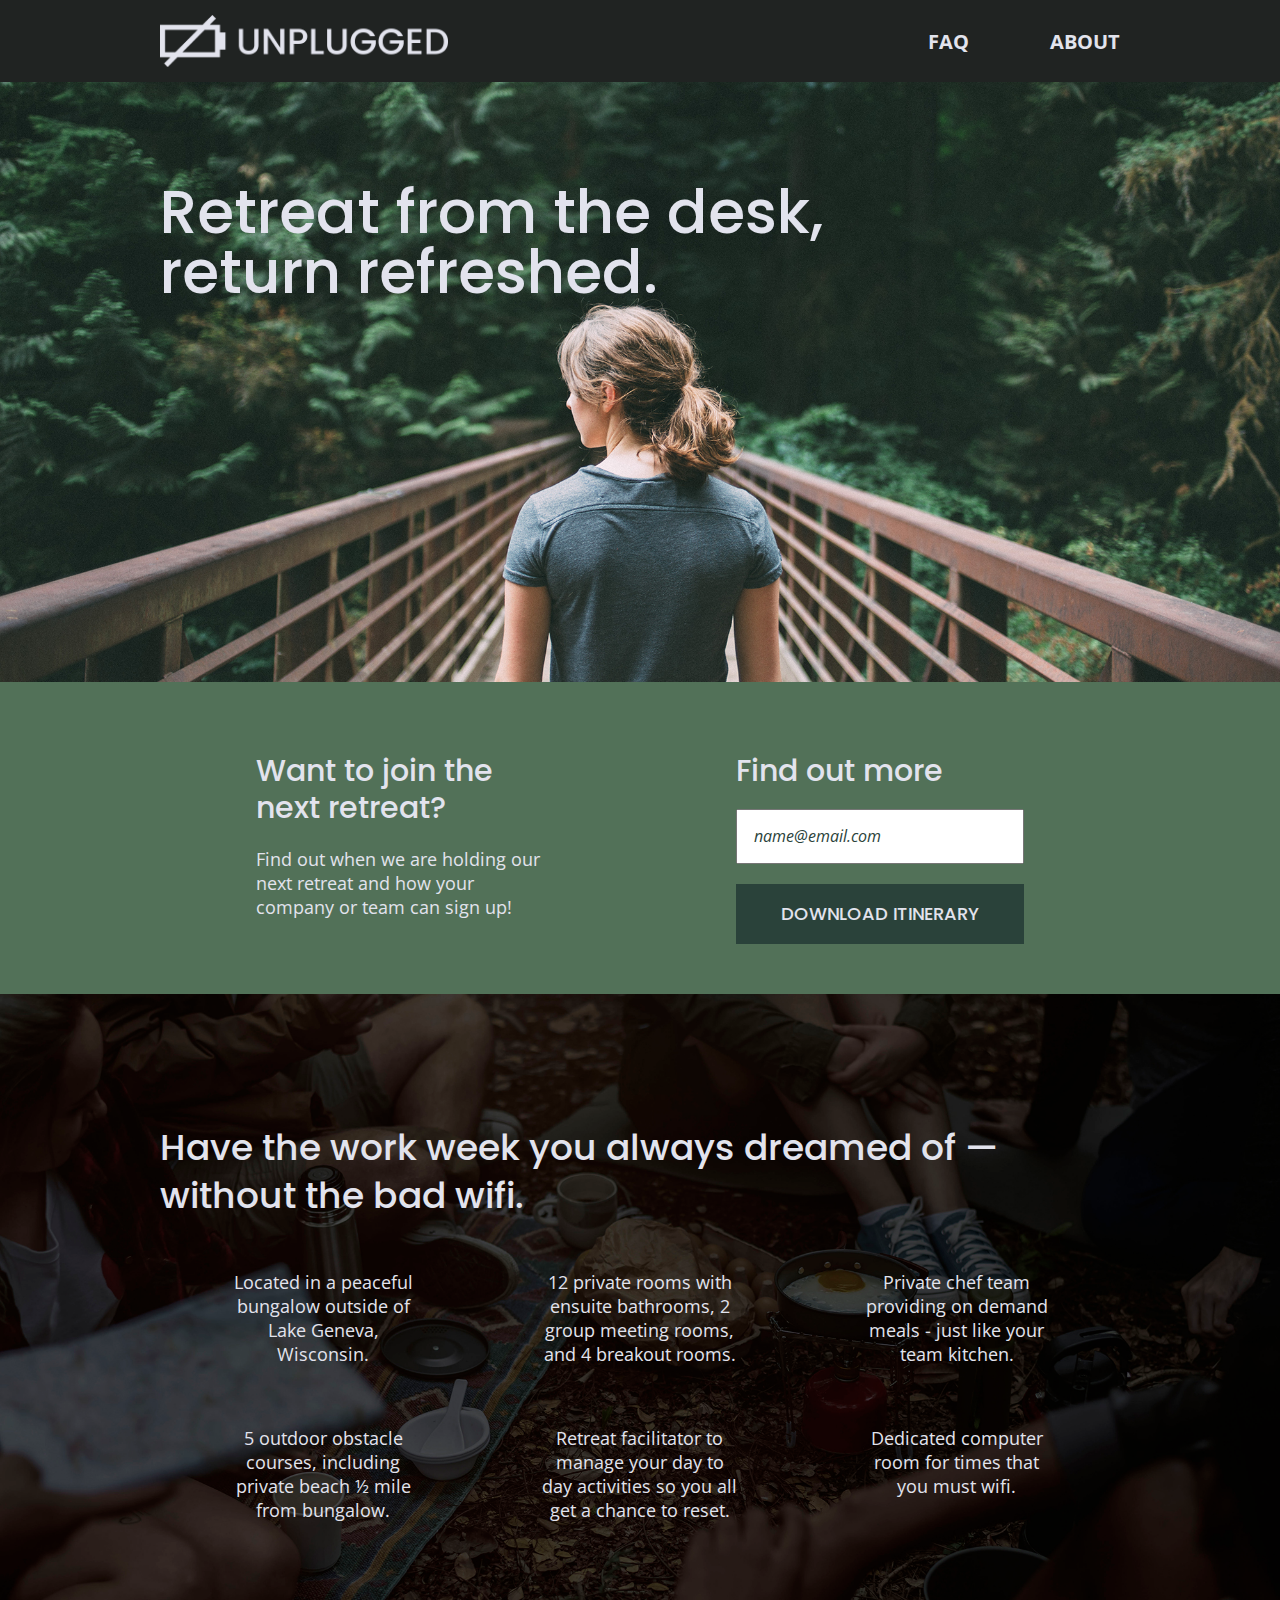
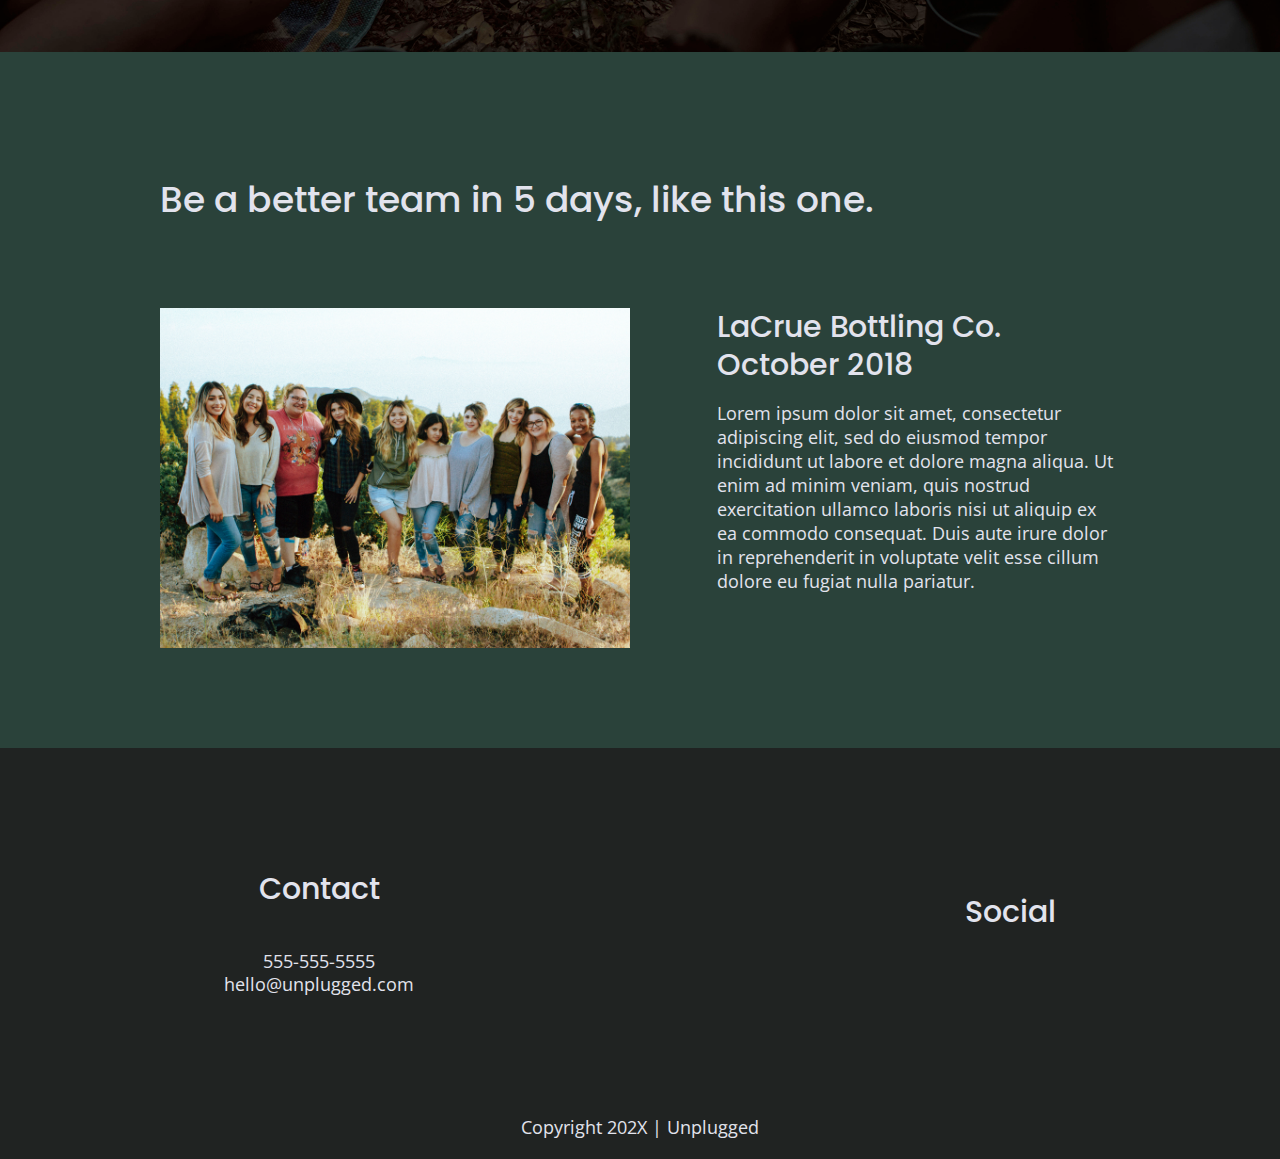
==== commit a6efb292: "Added icons from fontawesome site and styles in main css file" ====
--- a/index.html
+++ b/index.html
@@ -17,9 +17,11 @@
     <!-- Place favicon.ico in the root directory -->
     <!-- Google Fonts -->
     <link href="https://fonts.googleapis.com/css?family=Open+Sans:400,700|Poppins:500,700" rel="stylesheet">
+    <!-- FontAwesome CDN version 5.5 -->
+    <link rel="stylesheet" href="https://use.fontawesome.com/releases/v5.5.0/css/all.css" integrity="sha384-B4dIYHKNBt8Bc12p+WXckhzcICo0wtJAoU8YZTY5qE0Id1GSseTk6S+L3BlXeVIU" crossorigin="anonymous">
     <link rel="stylesheet" href="css/normalize.css">
     <link rel="stylesheet" href="css/main.css">
-
+    
     <meta name="theme-color" content="#fafafa">
   </head>
 
@@ -66,32 +68,44 @@
           <h2>Have the work week you always dreamed of — without the bad wifi.</h2>
           <div class="features-items">
             <article>
-              <p class="fontawesome-icons"></p>
+              <p class="fontawesome-icons">
+                <i class="fas fa-campground"></i>
+              </p>
               <p class="features-item-description">Located in a peaceful bungalow outside of Lake Geneva, Wisconsin.
               </p>
             </article>
             <article>
-              <p class="fontawesome-icons"></p>
+              <p class="fontawesome-icons">
+                <i class="fas fa-bed"></i>
+              </p>
               <p class="features-item-description">12 private rooms with ensuite bathrooms, 2 group meeting rooms, and
                 4 breakout rooms.</p>
             </article>
             <article>
-              <p class="fontawesome-icons"></p>
+              <p class="fontawesome-icons">
+                <i class="fas fa-utensils"></i>
+              </p>
               <p class="features-item-description">Private chef team providing on demand meals - just like your team
                 kitchen.</p>
             </article>
             <article>
-              <p class="fontawesome-icons"></p>
+              <p class="fontawesome-icons">
+                <i class="fas fa-shoe-prints"></i>
+              </p>
               <p class="features-item-description">5 outdoor obstacle courses, including private beach ½ mile from
                 bungalow.</p>
             </article>
             <article>
-              <p class="fontawesome-icons"></p>
+              <p class="fontawesome-icons">
+                <i class="fas fa-smile"></i>
+              </p>
               <p class="features-item-description">Retreat facilitator to manage your day to day activities so you all
                 get a chance to reset.</p>
             </article>
             <article>
-              <p class="fontawesome-icons"></p>
+              <p class="fontawesome-icons">
+                <i class="fas fa-wifi"></i>
+              </p>
               <p class="features-item-description">Dedicated computer room for times that you must wifi.</p>
             </article>
           </div><!-- end of features-items -->
--- a/css/main.css
+++ b/css/main.css
@@ -131,6 +131,14 @@
   line-height: 1.285;
 }
 
+img {
+  width: 100%;
+}
+
+figure {
+  margin: 0;
+}
+
 address {
   font-style: normal;
 }
@@ -156,6 +164,10 @@
   align-items: center;
   flex-flow: row wrap;
   margin: 0;
+}
+
+header figure {
+  width: 60%;
 }
 
 .header-divider {
@@ -224,6 +236,10 @@
 .hero-area {
   display: flex;
   justify-content: center;
+  background: url('../img/unplugged-retreat.jpg');
+  background-size: cover;
+  background-position: center;
+  min-height: 500px;
 }
 
 .hero-area h1 {
@@ -270,6 +286,9 @@
 .features {
   display: flex;
   justify-content: center;
+  background: url('../img/unplugged-retreat-features.jpg');
+  background-position: center;
+  background-size: cover;
 }
 
 .features h2 {
@@ -288,6 +307,11 @@
   flex-flow: row wrap;
 }
 
+.features i {
+	font-size: 3.75em;
+  margin-bottom: 40px;
+}
+
 .features p {
   text-align: center;
   margin: 0;
@@ -319,6 +343,22 @@
   justify-content: center;
   background-color: #527158;
 }
+
+.map figure {
+  width: 100%;
+  height: 0;
+  padding-bottom: 125%;
+  overflow: hidden;
+  position: relative;
+} 
+
+.map iframe {
+  width: 100%;
+  height: 100%;
+  position: absolute;
+  top: 0;
+  left: 0;
+} 
 
 .contact-section {
   display: flex;
@@ -495,6 +535,10 @@
   }
 
   /* Hero Area */
+  .hero-area {
+    min-height: 600px;
+  }
+
   .hero-area h1 {
     font-size: 3em;
     line-height: 1;
@@ -541,6 +585,7 @@
     width: 85%;
   }
 
+  .reviews article figure,
   .reviews article div {
     width: 49%;
   }
@@ -594,6 +639,10 @@
     width: 45%;
   }
 
+.map figure {
+  padding-bottom: 45.5%;
+}
+
   .contact-section .content-wrapper h2 {
     width: 80%;
   }
@@ -623,11 +672,11 @@
     width: 100%;
   }
 
-.faq h4,
-.faq p {
-  font-size: 0.875em;
-  line-height: 1.125;
-}
+  .faq h4,
+  .faq p {
+    font-size: 0.875em;
+    line-height: 1.125;
+  }
 
 }
 
@@ -707,6 +756,10 @@
   .contact-section .content-wrapper h2 {
     width: 95%;
     font-size: 3em;
+  }
+
+  .map figure {
+    padding-bottom: 37.5%;
   }
 
   .contact-content h4 {
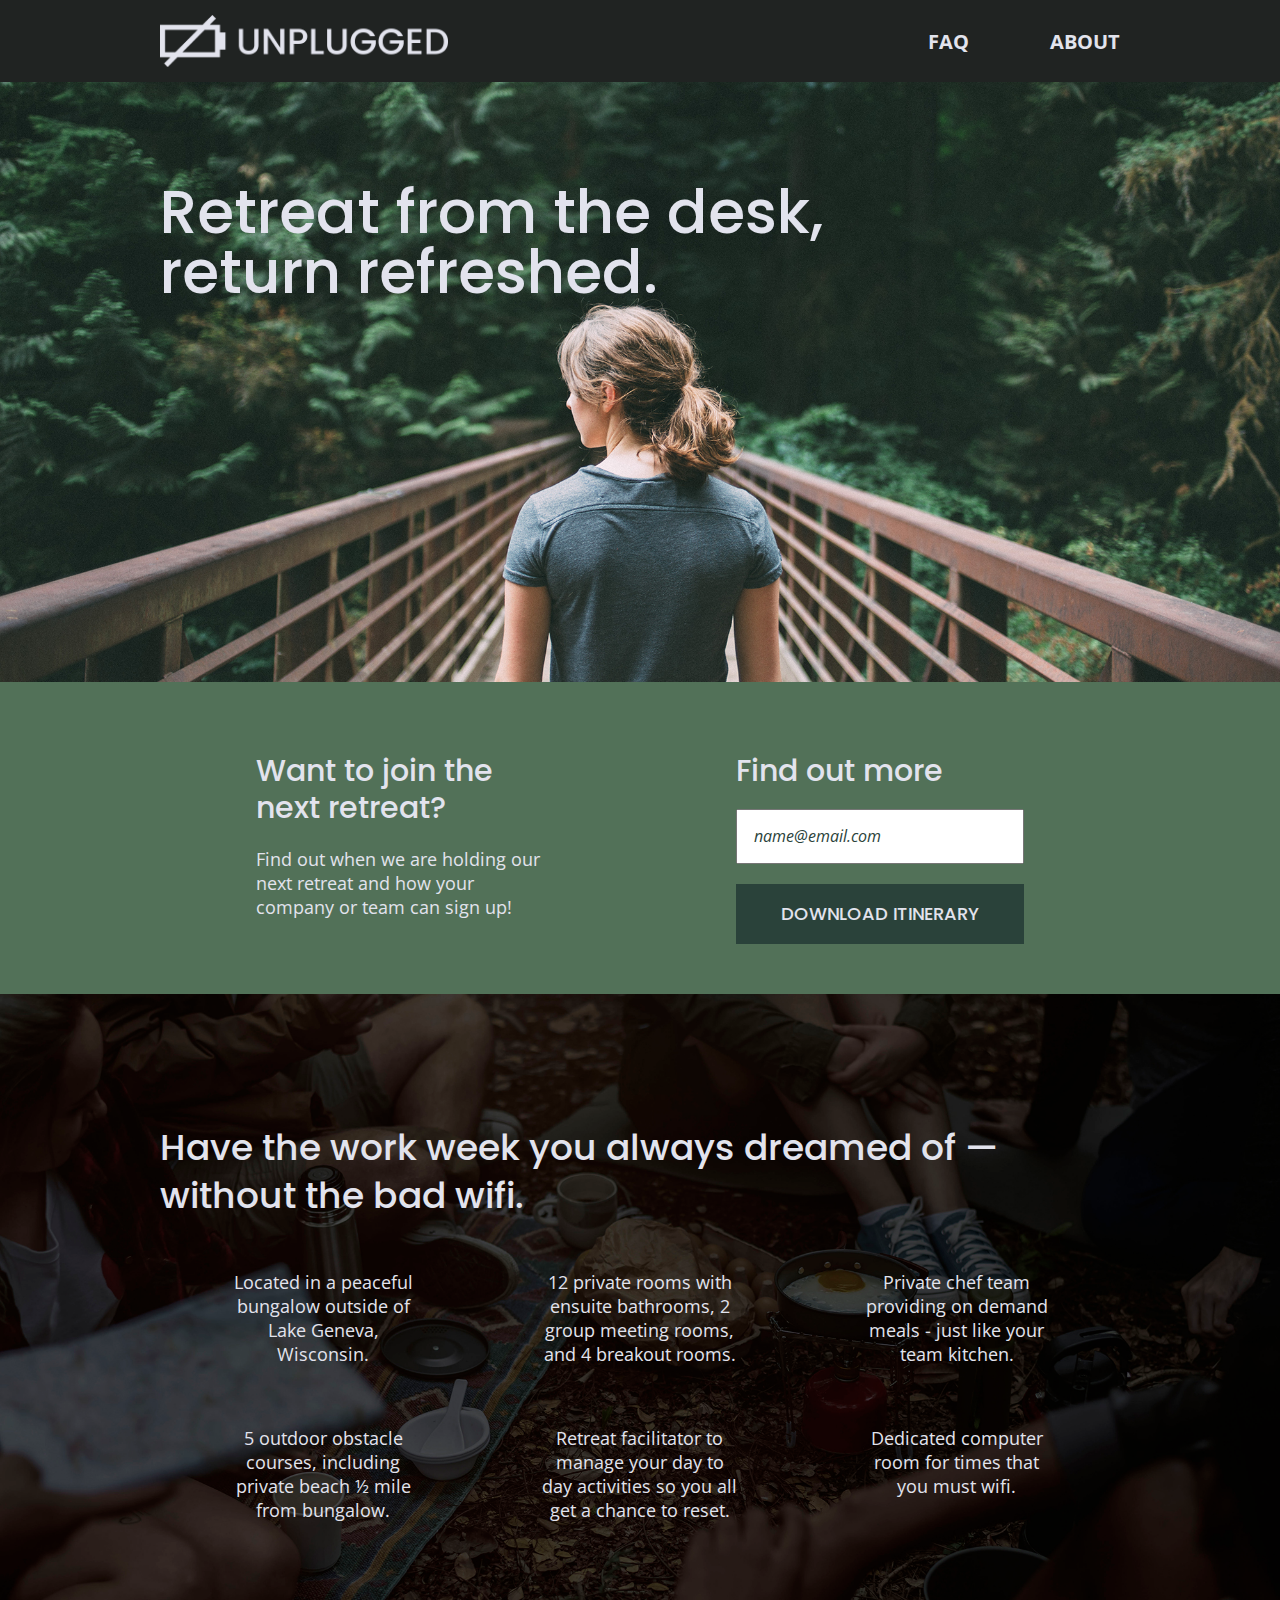
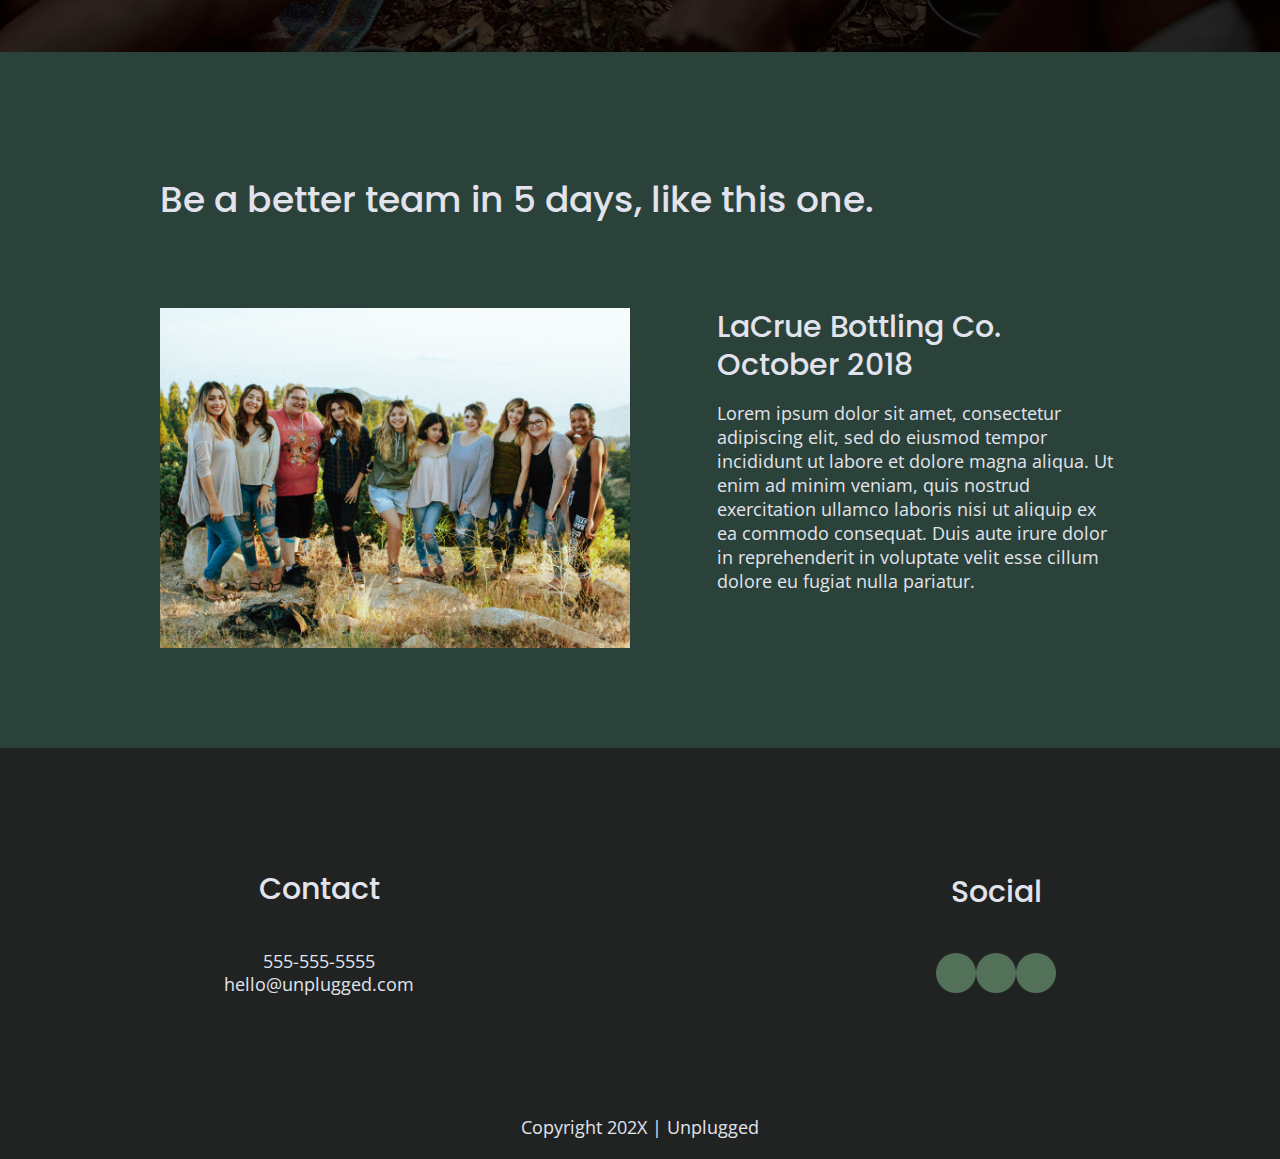
==== commit 5c79e0f0: "Added social media icons and their styling" ====
--- a/index.html
+++ b/index.html
@@ -148,8 +148,15 @@
           <div class="social">
             <h4>Social</h4>
             <div class="social-icons">
-              <p><a href="https://www.facebook.com/yoursite" target="_blank"></a></p>
-              <!--other social media links here-->
+              <p>
+                <a href="https://www.facebook.com/yoursite" target="_blank"><i class="fab fa-facebook-f"></i></a>
+              </p>
+              <p>
+                <a href="https://www.twitter.com/yoursite" target="_blank"><i class="fab fa-twitter"></i></a>
+              </p>
+              <p>
+                <a href="https://www.instagram.com/yoursite" target="_blank"><i class="fab fa-instagram"></i></a>
+              </p>
             </div>
           </div>
         </div><!--end of footer-content-->
--- a/css/main.css
+++ b/css/main.css
@@ -224,6 +224,14 @@
   display: flex;
   justify-content: center;
   align-items: center;
+  background-color: #527158;
+  border-radius: 50%;
+  width: 40px;
+  height: 40px;
+}
+
+footer .social-icons p i {
+  font-size: 1.3125em;
 }
 
 footer .copyright {
